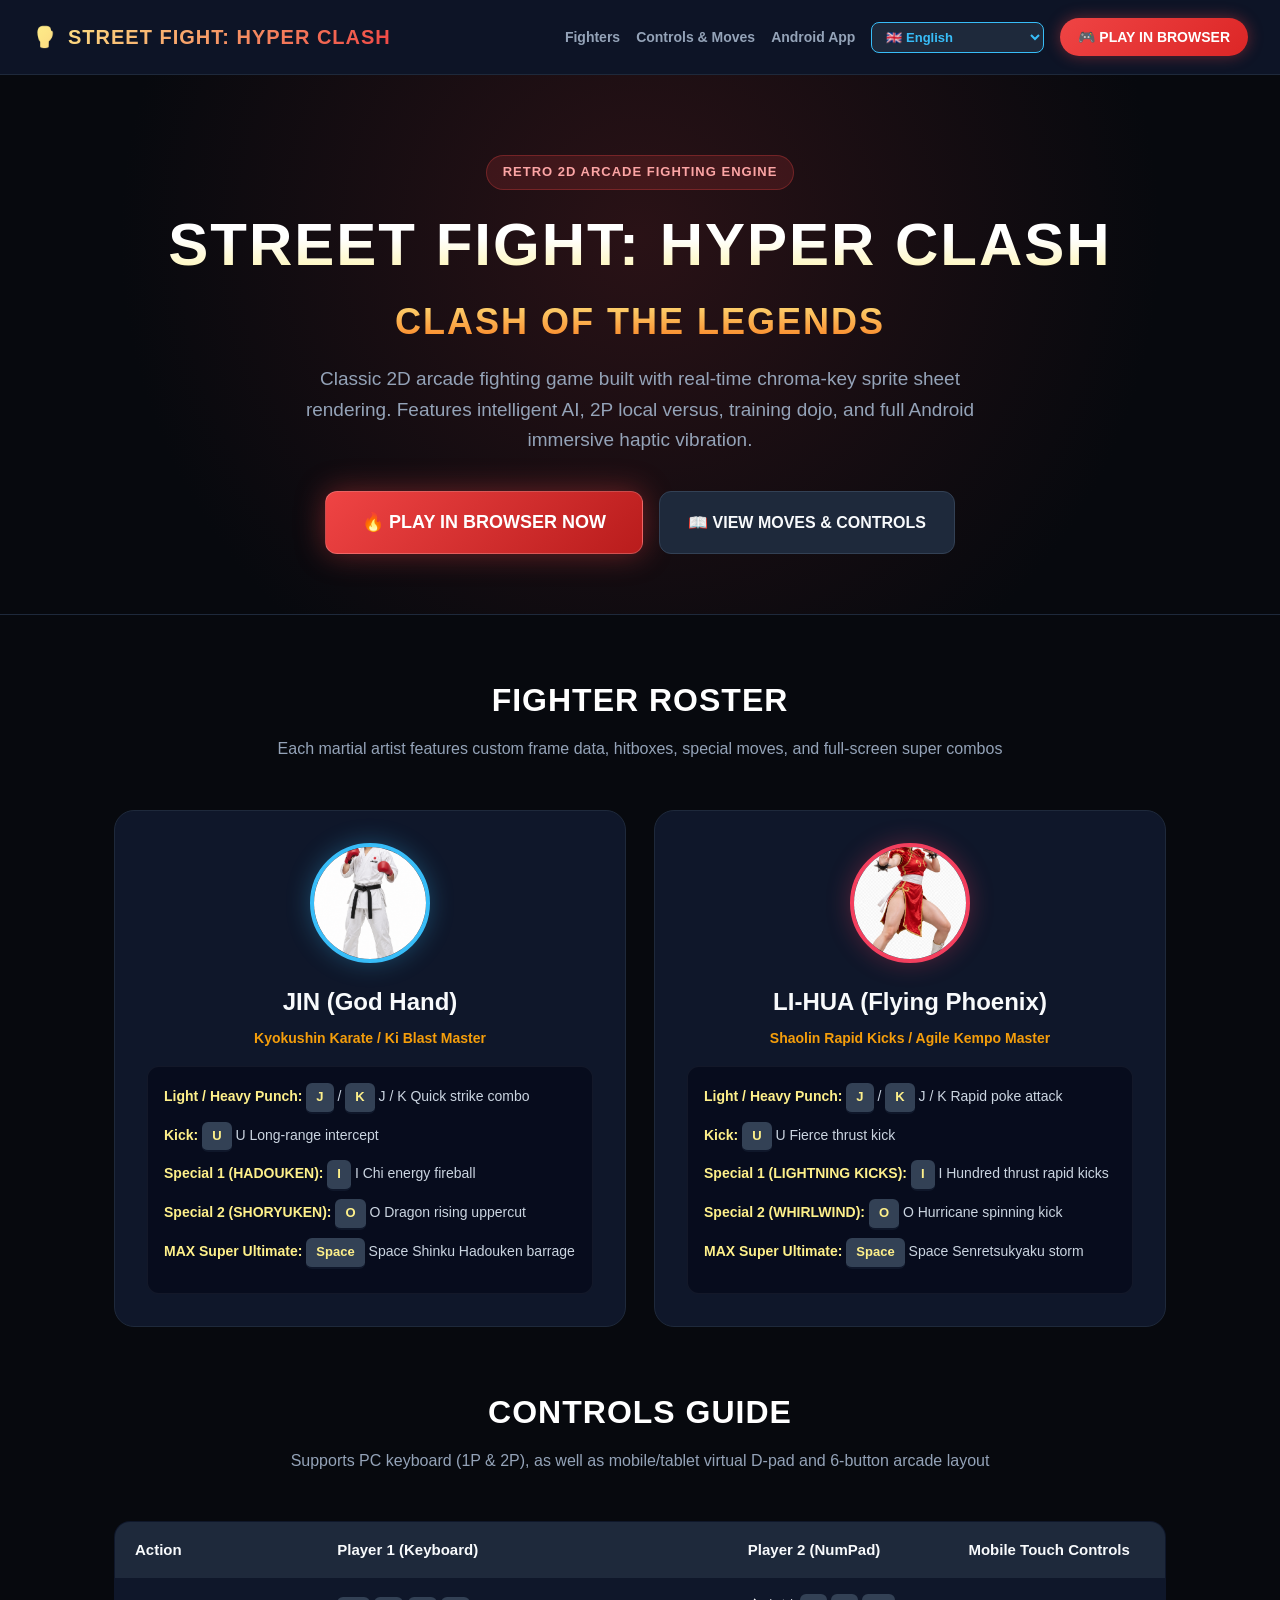
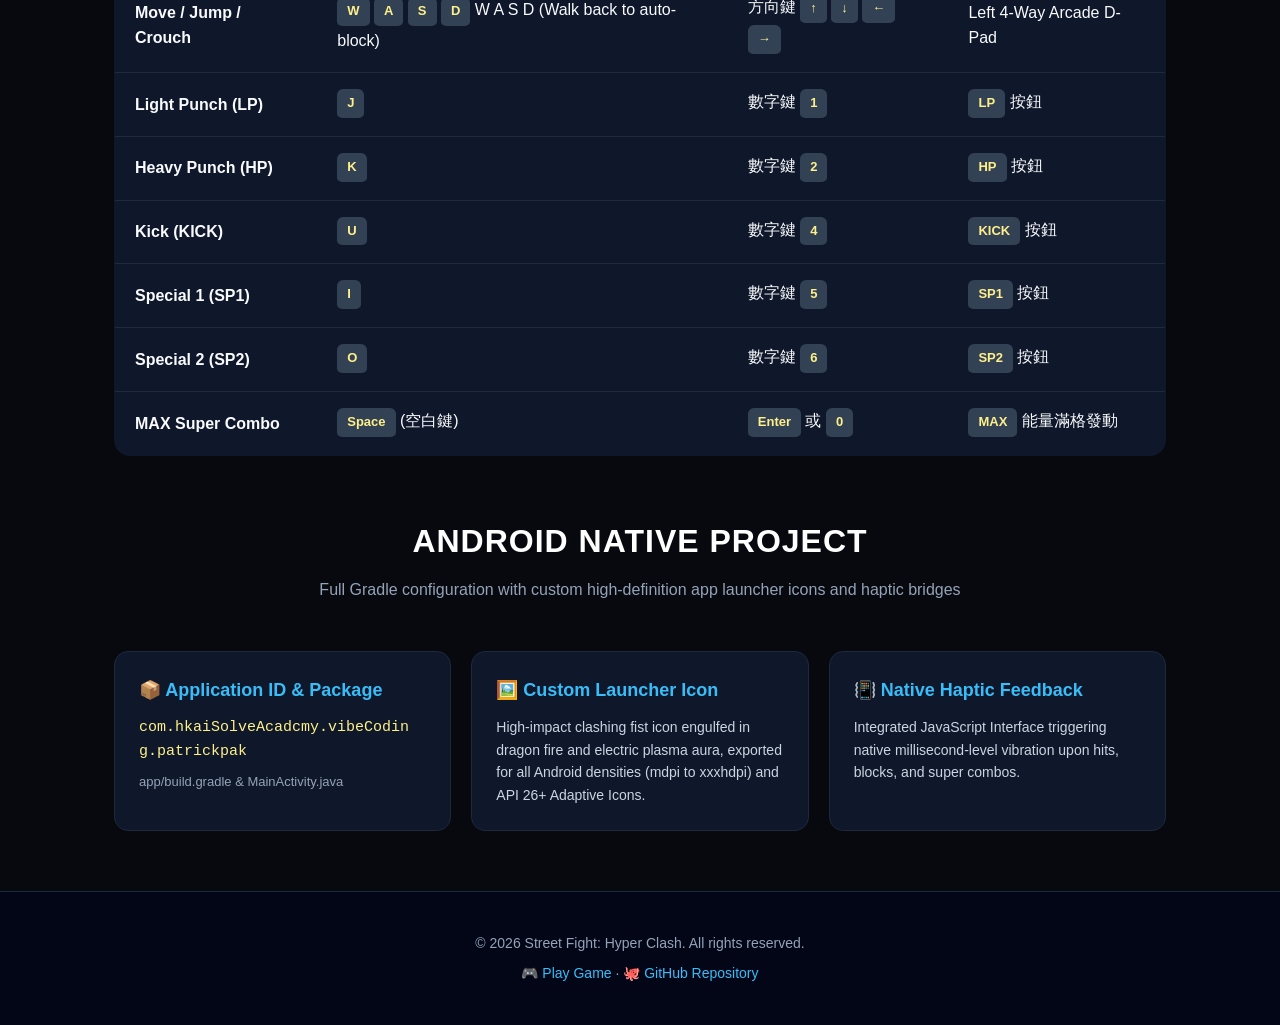
==== docs/index.html @ e69719ff "Expand multi-language support to 10 Asian languages (Traditional Chinese, Simplified Chinese, Japane" ====
<!DOCTYPE html>
<html lang="zh-HK">
<head>
    <meta charset="UTF-8">
    <meta name="viewport" content="width=device-width, initial-scale=1.0">
    <meta name="theme-color" content="#090d16">
    <title>Street Fight: Hyper Clash | 街頭對決·霸王再現 - 官方說明網站 Docs</title>
    <style>
        :root {
            --bg-dark: #07090e;
            --card-bg: #0f172a;
            --primary: #ef4444;
            --primary-glow: rgba(239, 68, 68, 0.4);
            --gold: #f59e0b;
            --cyan: #38bdf8;
            --text-main: #f8fafc;
            --text-muted: #94a3b8;
            --border-color: #1e293b;
        }

        * {
            margin: 0;
            padding: 0;
            box-sizing: border-box;
            font-family: -apple-system, BlinkMacSystemFont, "Segoe UI", Roboto, "Noto Sans TC", "PingFang TC", sans-serif;
        }

        body {
            background-color: var(--bg-dark);
            color: var(--text-main);
            line-height: 1.6;
            overflow-x: hidden;
        }

        /* Top Navigation */
        .navbar {
            display: flex;
            justify-content: space-between;
            align-items: center;
            padding: 18px 32px;
            background: rgba(15, 23, 42, 0.9);
            backdrop-filter: blur(12px);
            position: sticky;
            top: 0;
            z-index: 100;
            border-bottom: 1px solid var(--border-color);
        }

        .nav-logo {
            font-size: 20px;
            font-weight: 900;
            letter-spacing: 1px;
            background: linear-gradient(135deg, #fef08a, #ef4444);
            -webkit-background-clip: text;
            -webkit-text-fill-color: transparent;
            text-decoration: none;
            display: flex;
            align-items: center;
            gap: 10px;
        }

        .nav-links {
            display: flex;
            gap: 16px;
            align-items: center;
        }

        .nav-links a {
            color: var(--text-muted);
            text-decoration: none;
            font-size: 14px;
            font-weight: 600;
            transition: color 0.2s;
        }

        .nav-links a:hover {
            color: #fff;
        }

        .lang-picker {
            background: #1e293b;
            color: #38bdf8;
            border: 1px solid #38bdf8;
            border-radius: 8px;
            padding: 6px 10px;
            font-size: 13px;
            font-weight: 700;
            outline: none;
            cursor: pointer;
        }

        .btn-play-nav {
            background: linear-gradient(135deg, #ef4444, #dc2626);
            color: #fff !important;
            padding: 8px 18px;
            border-radius: 999px;
            font-weight: 700 !important;
            box-shadow: 0 0 15px var(--primary-glow);
            transition: transform 0.2s, box-shadow 0.2s !important;
        }

        .btn-play-nav:hover {
            transform: scale(1.05);
            box-shadow: 0 0 25px rgba(239, 68, 68, 0.7);
        }

        /* Hero Section */
        .hero {
            position: relative;
            padding: 80px 24px 60px;
            text-align: center;
            background: radial-gradient(circle at 50% 30%, rgba(239, 68, 68, 0.15) 0%, rgba(7, 9, 14, 0.95) 70%);
            border-bottom: 1px solid var(--border-color);
        }

        .hero-badge {
            display: inline-block;
            padding: 6px 16px;
            background: rgba(239, 68, 68, 0.15);
            border: 1px solid rgba(239, 68, 68, 0.3);
            border-radius: 999px;
            color: #fca5a5;
            font-size: 13px;
            font-weight: 700;
            letter-spacing: 1px;
            margin-bottom: 20px;
        }

        .hero h1 {
            font-size: clamp(34px, 5.5vw, 60px);
            font-weight: 900;
            line-height: 1.15;
            letter-spacing: 2px;
            text-transform: uppercase;
            background: linear-gradient(180deg, #ffffff 20%, #fef08a 60%, #f97316 100%);
            -webkit-background-clip: text;
            -webkit-text-fill-color: transparent;
            margin-bottom: 16px;
        }

        .hero p {
            max-width: 680px;
            margin: 0 auto 36px;
            color: var(--text-muted);
            font-size: clamp(16px, 2vw, 19px);
        }

        .hero-actions {
            display: flex;
            justify-content: center;
            gap: 16px;
            flex-wrap: wrap;
        }

        .btn-cta-main {
            display: inline-flex;
            align-items: center;
            gap: 10px;
            padding: 16px 36px;
            font-size: 18px;
            font-weight: 900;
            color: #fff;
            background: linear-gradient(135deg, #ef4444, #b91c1c);
            border-radius: 12px;
            text-decoration: none;
            box-shadow: 0 0 30px var(--primary-glow);
            transition: all 0.25s ease;
            border: 1px solid rgba(255, 255, 255, 0.2);
        }

        .btn-cta-main:hover {
            transform: translateY(-2px) scale(1.03);
            box-shadow: 0 0 45px rgba(239, 68, 68, 0.7);
        }

        .btn-cta-sub {
            display: inline-flex;
            align-items: center;
            gap: 8px;
            padding: 16px 28px;
            font-size: 16px;
            font-weight: 700;
            color: var(--text-main);
            background: #1e293b;
            border-radius: 12px;
            text-decoration: none;
            border: 1px solid #334155;
            transition: all 0.2s ease;
        }

        .btn-cta-sub:hover {
            background: #334155;
            color: #fff;
        }

        /* Container & Sections */
        .container {
            max-width: 1100px;
            margin: 0 auto;
            padding: 60px 24px;
        }

        .section-title {
            text-align: center;
            margin-bottom: 48px;
        }

        .section-title h2 {
            font-size: 32px;
            font-weight: 900;
            letter-spacing: 1px;
            margin-bottom: 10px;
            color: #fff;
        }

        .section-title p {
            color: var(--text-muted);
            font-size: 16px;
        }

        /* Character Cards */
        .fighters-grid {
            display: grid;
            grid-template-columns: repeat(auto-fit, minmax(320px, 1fr));
            gap: 28px;
            margin-bottom: 60px;
        }

        .fighter-card {
            background: var(--card-bg);
            border: 1px solid var(--border-color);
            border-radius: 20px;
            padding: 32px;
            display: flex;
            flex-direction: column;
            align-items: center;
            text-align: center;
            position: relative;
            overflow: hidden;
            transition: transform 0.3s, border-color 0.3s;
        }

        .fighter-card:hover {
            transform: translateY(-5px);
            border-color: rgba(239, 68, 68, 0.5);
        }

        .fighter-avatar {
            width: 120px;
            height: 120px;
            border-radius: 50%;
            border: 4px solid #334155;
            box-shadow: 0 0 20px rgba(0,0,0,0.5);
            margin-bottom: 20px;
            object-fit: cover;
            background: #020617;
        }

        .fighter-card.jin .fighter-avatar {
            border-color: #38bdf8;
            box-shadow: 0 0 25px rgba(56, 189, 248, 0.3);
        }

        .fighter-card.lihua .fighter-avatar {
            border-color: #f43f5e;
            box-shadow: 0 0 25px rgba(244, 63, 94, 0.3);
        }

        .fighter-name {
            font-size: 24px;
            font-weight: 900;
            margin-bottom: 6px;
        }

        .fighter-tag {
            font-size: 14px;
            color: var(--gold);
            font-weight: 700;
            margin-bottom: 16px;
        }

        .moves-box {
            width: 100%;
            background: rgba(2, 6, 23, 0.6);
            border-radius: 12px;
            padding: 16px;
            text-align: left;
            font-size: 14px;
            border: 1px solid rgba(255, 255, 255, 0.05);
        }

        .moves-box div {
            margin-bottom: 8px;
            color: #cbd5e1;
        }

        .moves-box strong {
            color: #fef08a;
        }

        /* Controls Section */
        .controls-table {
            width: 100%;
            border-collapse: collapse;
            background: var(--card-bg);
            border-radius: 16px;
            overflow: hidden;
            border: 1px solid var(--border-color);
            margin-bottom: 40px;
        }

        .controls-table th, .controls-table td {
            padding: 16px 20px;
            text-align: left;
        }

        .controls-table th {
            background: #1e293b;
            color: #f8fafc;
            font-size: 15px;
            font-weight: 800;
        }

        .controls-table tr:not(:last-child) td {
            border-bottom: 1px solid var(--border-color);
        }

        .key-badge {
            display: inline-block;
            padding: 4px 10px;
            background: #334155;
            border-radius: 6px;
            border-bottom: 2px solid #0f172a;
            color: #fef08a;
            font-weight: 800;
            font-size: 13px;
        }

        /* App Info & Links */
        .info-grid {
            display: grid;
            grid-template-columns: repeat(auto-fit, minmax(280px, 1fr));
            gap: 20px;
            margin-top: 40px;
        }

        .info-card {
            background: var(--card-bg);
            border: 1px solid var(--border-color);
            border-radius: 14px;
            padding: 24px;
        }

        .info-card h3 {
            font-size: 18px;
            font-weight: 800;
            margin-bottom: 12px;
            color: var(--cyan);
            display: flex;
            align-items: center;
            gap: 8px;
        }

        /* Footer */
        footer {
            border-top: 1px solid var(--border-color);
            padding: 40px 24px;
            text-align: center;
            color: var(--text-muted);
            font-size: 14px;
            background: #020617;
        }

        footer a {
            color: var(--cyan);
            text-decoration: none;
        }
    </style>
</head>
<body>

    <!-- TOP NAVIGATION -->
    <header class="navbar">
        <a href="./" class="nav-logo">
            <span>🥊</span> STREET FIGHT: HYPER CLASH
        </a>
        <nav class="nav-links">
            <a href="#fighters" data-i18n="navFighters">格鬥家</a>
            <a href="#controls" data-i18n="navControls">招式按鍵</a>
            <a href="#android" data-i18n="navAndroid">Android App</a>
            
            <select id="docsLangSelect" class="lang-picker" onchange="setDocsLanguage(this.value)">
                <option value="en">🇬🇧 English</option>
                <option value="zh-Hant" selected>🇭🇰 繁體中文</option>
                <option value="zh-Hans">🇨🇳 简体中文</option>
                <option value="ja">🇯🇵 日本語</option>
                <option value="ko">🇰🇷 한국어</option>
                <option value="th">🇹🇭 ไทย</option>
                <option value="vi">🇻🇳 Tiếng Việt</option>
                <option value="id">🇮🇩 Bahasa Indonesia</option>
                <option value="ms">🇲🇾 Bahasa Melayu</option>
                <option value="fil">🇵🇭 Filipino</option>
                <option value="hi">🇮🇳 हिन्दी</option>
            </select>

            <a href="play/" class="btn-play-nav" data-i18n="btnPlayNav">🎮 瀏覽器試玩 PLAY</a>
        </nav>
    </header>

    <!-- HERO HEADER -->
    <section class="hero">
        <div class="hero-badge" data-i18n="badge">RETRO 2D ARCADE FIGHTING ENGINE</div>
        <h1><span data-i18n="heroTitle">STREET FIGHT: HYPER CLASH</span><br><span style="font-size: 60%; color: #f87171;" data-i18n="heroSub">街頭對決 · 霸王再現</span></h1>
        <p data-i18n="heroDesc">基於精靈圖動態去背渲染技術打造的極限街機格鬥！支援單人街機 AI、雙人同屏對決、道場練習模式與 Android 原生沉浸式震動。</p>
        <div class="hero-actions">
            <a href="play/" class="btn-cta-main" data-i18n="btnHeroPlay">
                <span>🔥</span>
                <span>立即進入遊戲 PLAY IN BROWSER</span>
            </a>
            <a href="#controls" class="btn-cta-sub" data-i18n="btnHeroManual">
                <span>📖</span>
                <span>查閱招式表 & 操作指南</span>
            </a>
        </div>
    </section>

    <!-- MAIN CONTENT -->
    <main class="container">

        <!-- FIGHTERS SECTION -->
        <section id="fighters" style="margin-bottom: 60px;">
            <div class="section-title">
                <h2 data-i18n="fightersHeading">格鬥家陣容 (FIGHTERS)</h2>
                <p data-i18n="fightersSub">每位角色擁有專屬動作幀數、獨立打擊判定與全螢幕超必殺技</p>
            </div>

            <div class="fighters-grid">
                <!-- JIN -->
                <div class="fighter-card jin">
                    <img src="assets/portrait_jin.png" alt="Jin Avatar" class="fighter-avatar">
                    <div class="fighter-name" data-i18n="jinTitle">JIN (神拳·晉)</div>
                    <div class="fighter-tag" data-i18n="jinTag">極限流剛猛空手道 / 氣功大師</div>
                    <div class="moves-box">
                        <div><strong data-i18n="jinPunches">輕拳 / 重拳：</strong> <span class="key-badge">J</span> / <span class="key-badge">K</span> <span data-i18n="jinPunchesDesc">快攻突刺</span></div>
                        <div><strong data-i18n="jinKick">踢擊：</strong> <span class="key-badge">U</span> <span data-i18n="jinKickDesc">遠程截擊</span></div>
                        <div><strong data-i18n="jinSp1">必殺技 1 (HADOUKEN)：</strong> <span class="key-badge">I</span> <span data-i18n="jinSp1Desc">波動氣功</span></div>
                        <div><strong data-i18n="jinSp2">必殺技 2 (SHORYUKEN)：</strong> <span class="key-badge">O</span> <span data-i18n="jinSp2Desc">霸王昇龍拳</span></div>
                        <div><strong data-i18n="jinSuper">終極超必殺：</strong> <span class="key-badge">Space</span> <span data-i18n="jinSuperDesc">真空波動拳連打</span></div>
                    </div>
                </div>

                <!-- LI-HUA -->
                <div class="fighter-card lihua">
                    <img src="assets/portrait_lihua.png" alt="Li-Hua Avatar" class="fighter-avatar">
                    <div class="fighter-name" data-i18n="liTitle">LI-HUA (飛鳳·麗華)</div>
                    <div class="fighter-tag" data-i18n="liTag">少林百裂腿法 / 迅捷格鬥宗師</div>
                    <div class="moves-box">
                        <div><strong data-i18n="liPunches">輕拳 / 重拳：</strong> <span class="key-badge">J</span> / <span class="key-badge">K</span> <span data-i18n="liPunchesDesc">快速牽制</span></div>
                        <div><strong data-i18n="liKick">連環踢：</strong> <span class="key-badge">U</span> <span data-i18n="liKickDesc">剛猛強踢</span></div>
                        <div><strong data-i18n="liSp1">必殺技 1 (LIGHTNING KICKS)：</strong> <span class="key-badge">I</span> <span data-i18n="liSp1Desc">百裂穿雲腳</span></div>
                        <div><strong data-i18n="liSp2">必殺技 2 (WHIRLWIND)：</strong> <span class="key-badge">O</span> <span data-i18n="liSp2Desc">旋風無影腿</span></div>
                        <div><strong data-i18n="liSuper">終極超必殺：</strong> <span class="key-badge">Space</span> <span data-i18n="liSuperDesc">千裂烈風霸奧義</span></div>
                    </div>
                </div>
            </div>
        </section>

        <!-- CONTROLS SECTION -->
        <section id="controls" style="margin-bottom: 60px;">
            <div class="section-title">
                <h2 data-i18n="controlsHeading">操作指南 (CONTROLS GUIDE)</h2>
                <p data-i18n="controlsSub">支援電腦鍵盤單人/雙人操作、手機與平板觸控十字鍵</p>
            </div>

            <table class="controls-table">
                <thead>
                    <tr>
                        <th data-i18n="thAction">動作類型</th>
                        <th data-i18n="thP1">Player 1 (電腦鍵盤)</th>
                        <th data-i18n="thP2">Player 2 (雙人模式小鍵盤)</th>
                        <th data-i18n="thMobile">手機 / 觸控介面</th>
                    </tr>
                </thead>
                <tbody>
                    <tr>
                        <td><strong data-i18n="rowMove">移動 / 跳躍 / 蹲下</strong></td>
                        <td><span class="key-badge">W</span> <span class="key-badge">A</span> <span class="key-badge">S</span> <span class="key-badge">D</span> <span data-i18n="rowMoveP1">(向後走自動防禦)</span></td>
                        <td>方向鍵 <span class="key-badge">↑</span> <span class="key-badge">↓</span> <span class="key-badge">←</span> <span class="key-badge">→</span></td>
                        <td data-i18n="rowMoveMobile">左側街機 4 方向十字鍵</td>
                    </tr>
                    <tr>
                        <td><strong data-i18n="rowLP">輕拳 (Light Punch)</strong></td>
                        <td><span class="key-badge">J</span></td>
                        <td>數字鍵 <span class="key-badge">1</span></td>
                        <td><span class="key-badge">LP</span> 按鈕</td>
                    </tr>
                    <tr>
                        <td><strong data-i18n="rowHP">重拳 (Heavy Punch)</strong></td>
                        <td><span class="key-badge">K</span></td>
                        <td>數字鍵 <span class="key-badge">2</span></td>
                        <td><span class="key-badge">HP</span> 按鈕</td>
                    </tr>
                    <tr>
                        <td><strong data-i18n="rowKick">踢擊 (Kick)</strong></td>
                        <td><span class="key-badge">U</span></td>
                        <td>數字鍵 <span class="key-badge">4</span></td>
                        <td><span class="key-badge">KICK</span> 按鈕</td>
                    </tr>
                    <tr>
                        <td><strong data-i18n="rowSp1">必殺技 1 (Special 1)</strong></td>
                        <td><span class="key-badge">I</span></td>
                        <td>數字鍵 <span class="key-badge">5</span></td>
                        <td><span class="key-badge">SP1</span> 按鈕</td>
                    </tr>
                    <tr>
                        <td><strong data-i18n="rowSp2">必殺技 2 (Special 2)</strong></td>
                        <td><span class="key-badge">O</span></td>
                        <td>數字鍵 <span class="key-badge">6</span></td>
                        <td><span class="key-badge">SP2</span> 按鈕</td>
                    </tr>
                    <tr>
                        <td><strong data-i18n="rowSuper">超必殺奧義 (MAX SUPER)</strong></td>
                        <td><span class="key-badge">Space</span> (空白鍵)</td>
                        <td><span class="key-badge">Enter</span> 或 <span class="key-badge">0</span></td>
                        <td><span class="key-badge">MAX</span> 能量滿格發動</td>
                    </tr>
                </tbody>
            </table>
        </section>

        <!-- ANDROID APP SECTION -->
        <section id="android">
            <div class="section-title">
                <h2 data-i18n="androidHeading">ANDROID 原生專案資訊</h2>
                <p data-i18n="androidSub">具備完整 Gradle 建置配置與高畫質專屬圖示</p>
            </div>

            <div class="info-grid">
                <div class="info-card">
                    <h3 data-i18n="appIdTitle">📦 Application ID & Package</h3>
                    <p style="font-family: monospace; font-size: 15px; color: #fef08a; word-break: break-all; margin-top: 8px;">
                        com.hkaiSolveAcadcmy.vibeCoding.patrickpak
                    </p>
                    <p style="color: var(--text-muted); font-size: 13px; margin-top: 8px;">
                        app/build.gradle & MainActivity.java
                    </p>
                </div>

                <div class="info-card">
                    <h3 data-i18n="appIconTitle">🖼️ 應用程式專屬圖示 (App Icon)</h3>
                    <p data-i18n="appIconDesc" style="color: #cbd5e1; font-size: 14px; margin-top: 6px;">
                        配備烈焰與蒼藍雷芒的「格鬥戰拳」圖示，已完整生成適配全系列 Android 機型 (mdpi 至 xxxhdpi 及 Android 8.0+ Adaptive Icons)。
                    </p>
                </div>

                <div class="info-card">
                    <h3 data-i18n="hapticTitle">📳 原生硬體橋接 (Haptics)</h3>
                    <p data-i18n="hapticDesc" style="color: #cbd5e1; font-size: 14px; margin-top: 6px;">
                        內建 JavaScript Interface，打擊擊中、重擊反彈與超必殺釋放均觸發 Android 原生毫秒級震動反饋。
                    </p>
                </div>
            </div>
        </section>

    </main>

    <!-- FOOTER -->
    <footer>
        <p data-i18n="footerText">© 2026 <strong>Street Fight: Hyper Clash</strong>. 街頭對決·霸王再現.</p>
        <p style="margin-top: 8px;">
            <a href="play/" data-i18n="footerPlay">🎮 進入瀏覽器遊玩</a> · 
            <a href="https://github.com/pppp20250712/street-fight" target="_blank" data-i18n="footerGithub">🐙 GitHub 專案倉庫</a>
        </p>
    </footer>

    <script src="js/docs_i18n.js"></script>
</body>
</html>
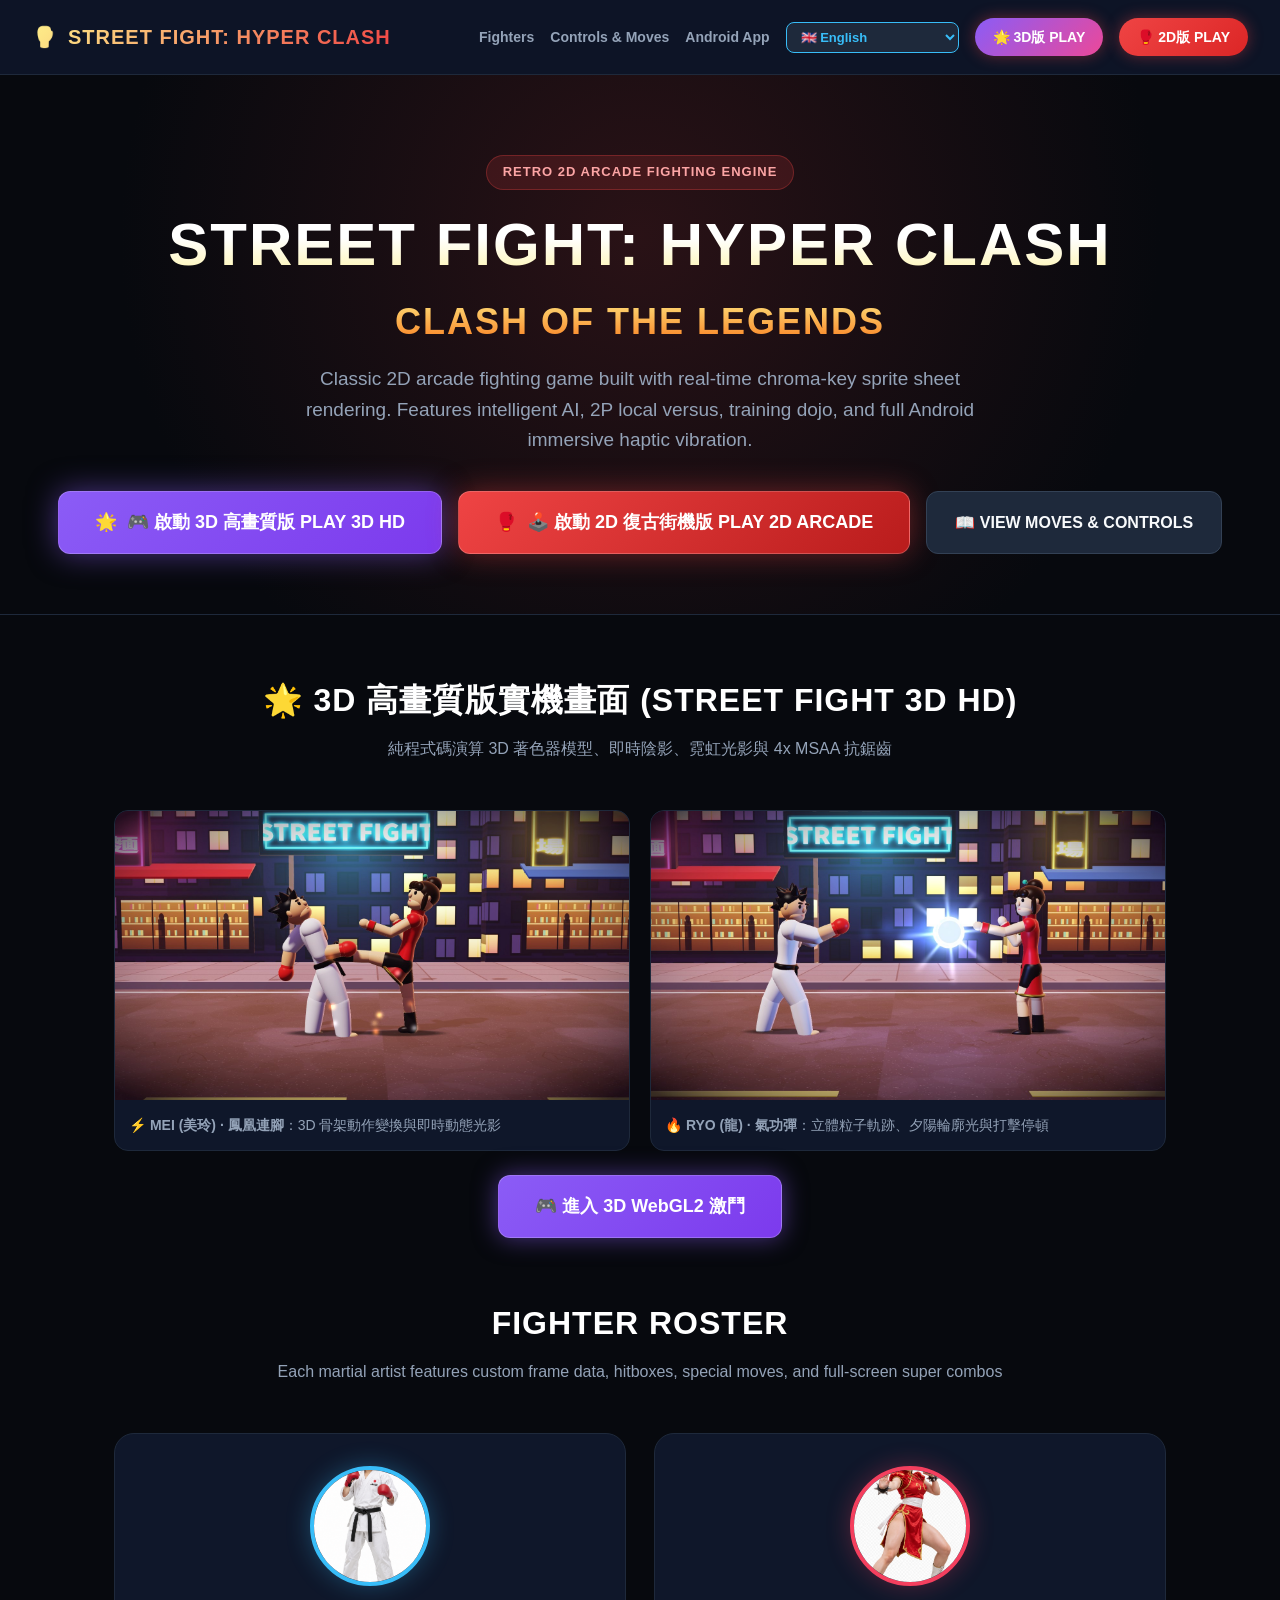
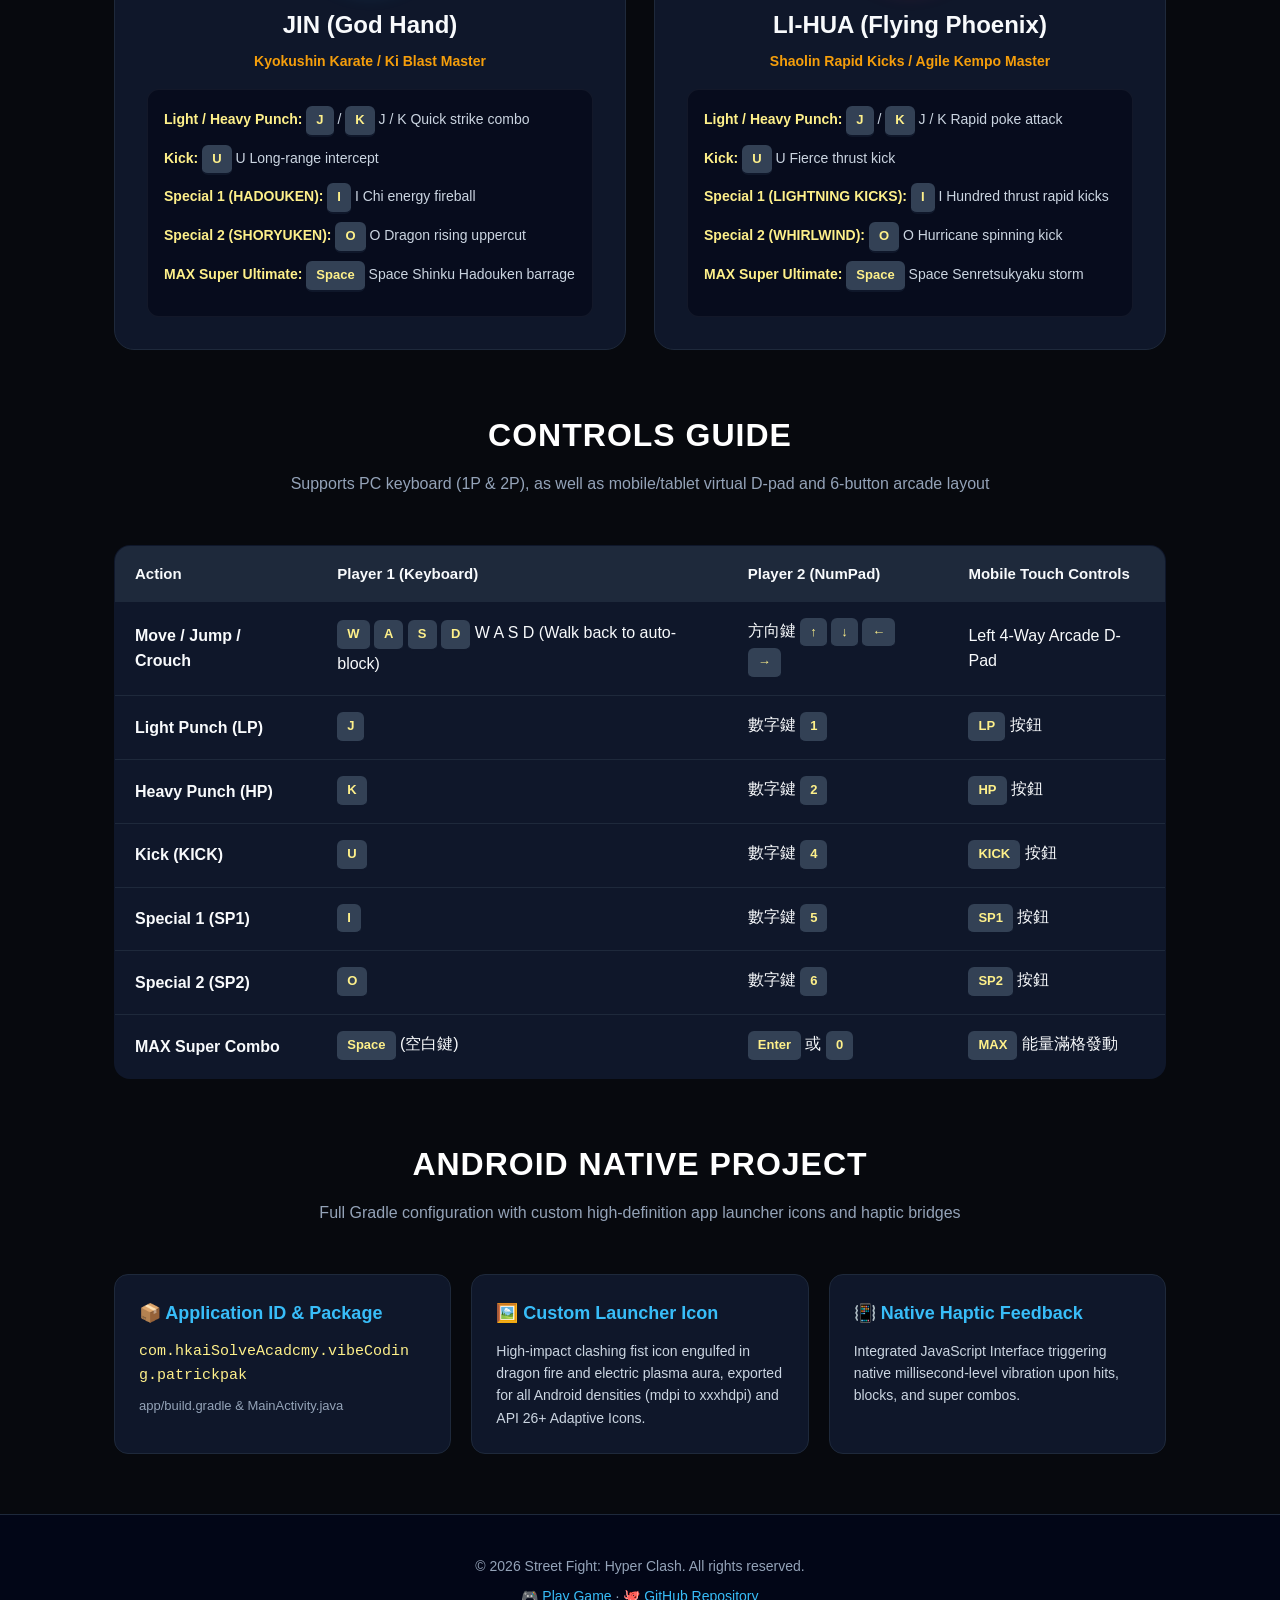
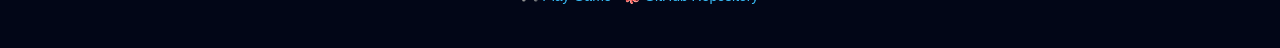
==== commit 7a920504: "Deploy Street Fight 3D HD (WebGL2 renderer) alongside 2D Arcade with mutual switching" ====
--- a/docs/index.html
+++ b/docs/index.html
@@ -403,7 +403,8 @@
                 <option value="hi">🇮🇳 हिन्दी</option>
             </select>
 
-            <a href="play/" class="btn-play-nav" data-i18n="btnPlayNav">🎮 瀏覽器試玩 PLAY</a>
+            <a href="play/" class="btn-play-nav" style="background: linear-gradient(135deg, #8b5cf6, #ec4899);">🌟 3D版 PLAY</a>
+            <a href="play2d/" class="btn-play-nav">🥊 2D版 PLAY</a>
         </nav>
     </header>
 
@@ -413,9 +414,13 @@
         <h1><span data-i18n="heroTitle">STREET FIGHT: HYPER CLASH</span><br><span style="font-size: 60%; color: #f87171;" data-i18n="heroSub">街頭對決 · 霸王再現</span></h1>
         <p data-i18n="heroDesc">基於精靈圖動態去背渲染技術打造的極限街機格鬥！支援單人街機 AI、雙人同屏對決、道場練習模式與 Android 原生沉浸式震動。</p>
         <div class="hero-actions">
-            <a href="play/" class="btn-cta-main" data-i18n="btnHeroPlay">
-                <span>🔥</span>
-                <span>立即進入遊戲 PLAY IN BROWSER</span>
+            <a href="play/" class="btn-cta-main" style="background: linear-gradient(135deg, #8b5cf6, #7c3aed); box-shadow: 0 0 30px rgba(139, 92, 246, 0.5);">
+                <span>🌟</span>
+                <span>🎮 啟動 3D 高畫質版 PLAY 3D HD</span>
+            </a>
+            <a href="play2d/" class="btn-cta-main" style="background: linear-gradient(135deg, #ef4444, #b91c1c);">
+                <span>🥊</span>
+                <span>🕹️ 啟動 2D 復古街機版 PLAY 2D ARCADE</span>
             </a>
             <a href="#controls" class="btn-cta-sub" data-i18n="btnHeroManual">
                 <span>📖</span>
@@ -426,6 +431,33 @@
 
     <!-- MAIN CONTENT -->
     <main class="container">
+
+        <!-- 3D VERSION SHOWCASE -->
+        <section id="version3d" style="margin-bottom: 60px;">
+            <div class="section-title">
+                <h2>🌟 3D 高畫質版實機畫面 (STREET FIGHT 3D HD)</h2>
+                <p>純程式碼演算 3D 著色器模型、即時陰影、霓虹光影與 4x MSAA 抗鋸齒</p>
+            </div>
+            <div style="display: grid; grid-template-columns: repeat(auto-fit, minmax(320px, 1fr)); gap: 20px;">
+                <div style="border-radius: 14px; overflow: hidden; border: 1px solid var(--border-color); background: var(--card-bg);">
+                    <img src="img/3d-phoenix.jpg" alt="3D Phoenix Kick" style="width: 100%; height: auto; display: block;">
+                    <div style="padding: 14px; font-size: 14px; color: var(--text-muted);">
+                        ⚡ <strong>MEI (美玲) · 鳳凰連腳</strong>：3D 骨架動作變換與即時動態光影
+                    </div>
+                </div>
+                <div style="border-radius: 14px; overflow: hidden; border: 1px solid var(--border-color); background: var(--card-bg);">
+                    <img src="img/3d-kiblast.jpg" alt="3D Ki Blast" style="width: 100%; height: auto; display: block;">
+                    <div style="padding: 14px; font-size: 14px; color: var(--text-muted);">
+                        🔥 <strong>RYO (龍) · 氣功彈</strong>：立體粒子軌跡、夕陽輪廓光與打擊停頓
+                    </div>
+                </div>
+            </div>
+            <div style="text-align: center; margin-top: 24px;">
+                <a href="play/" class="btn-cta-main" style="background: linear-gradient(135deg, #8b5cf6, #7c3aed); box-shadow: 0 0 25px rgba(139, 92, 246, 0.5);">
+                    <span>🎮 進入 3D WebGL2 激鬥</span>
+                </a>
+            </div>
+        </section>
 
         <!-- FIGHTERS SECTION -->
         <section id="fighters" style="margin-bottom: 60px;">
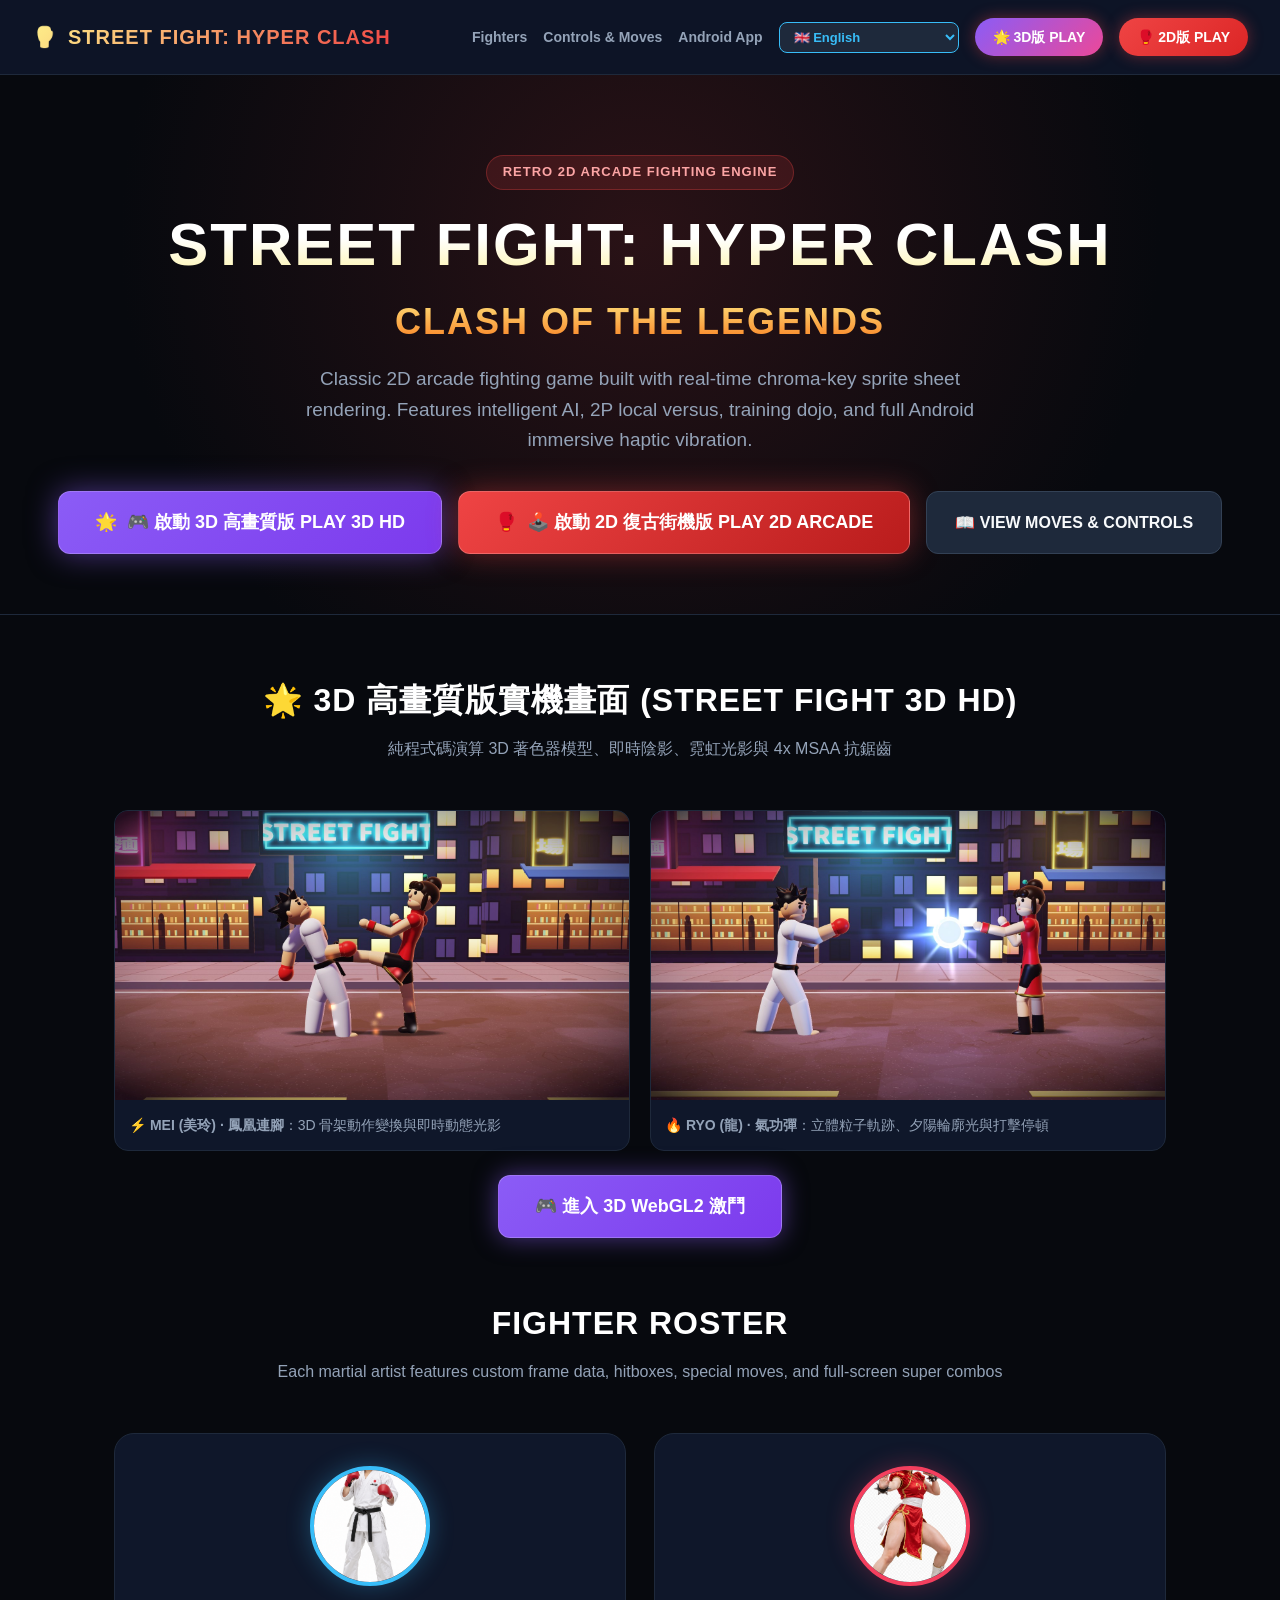
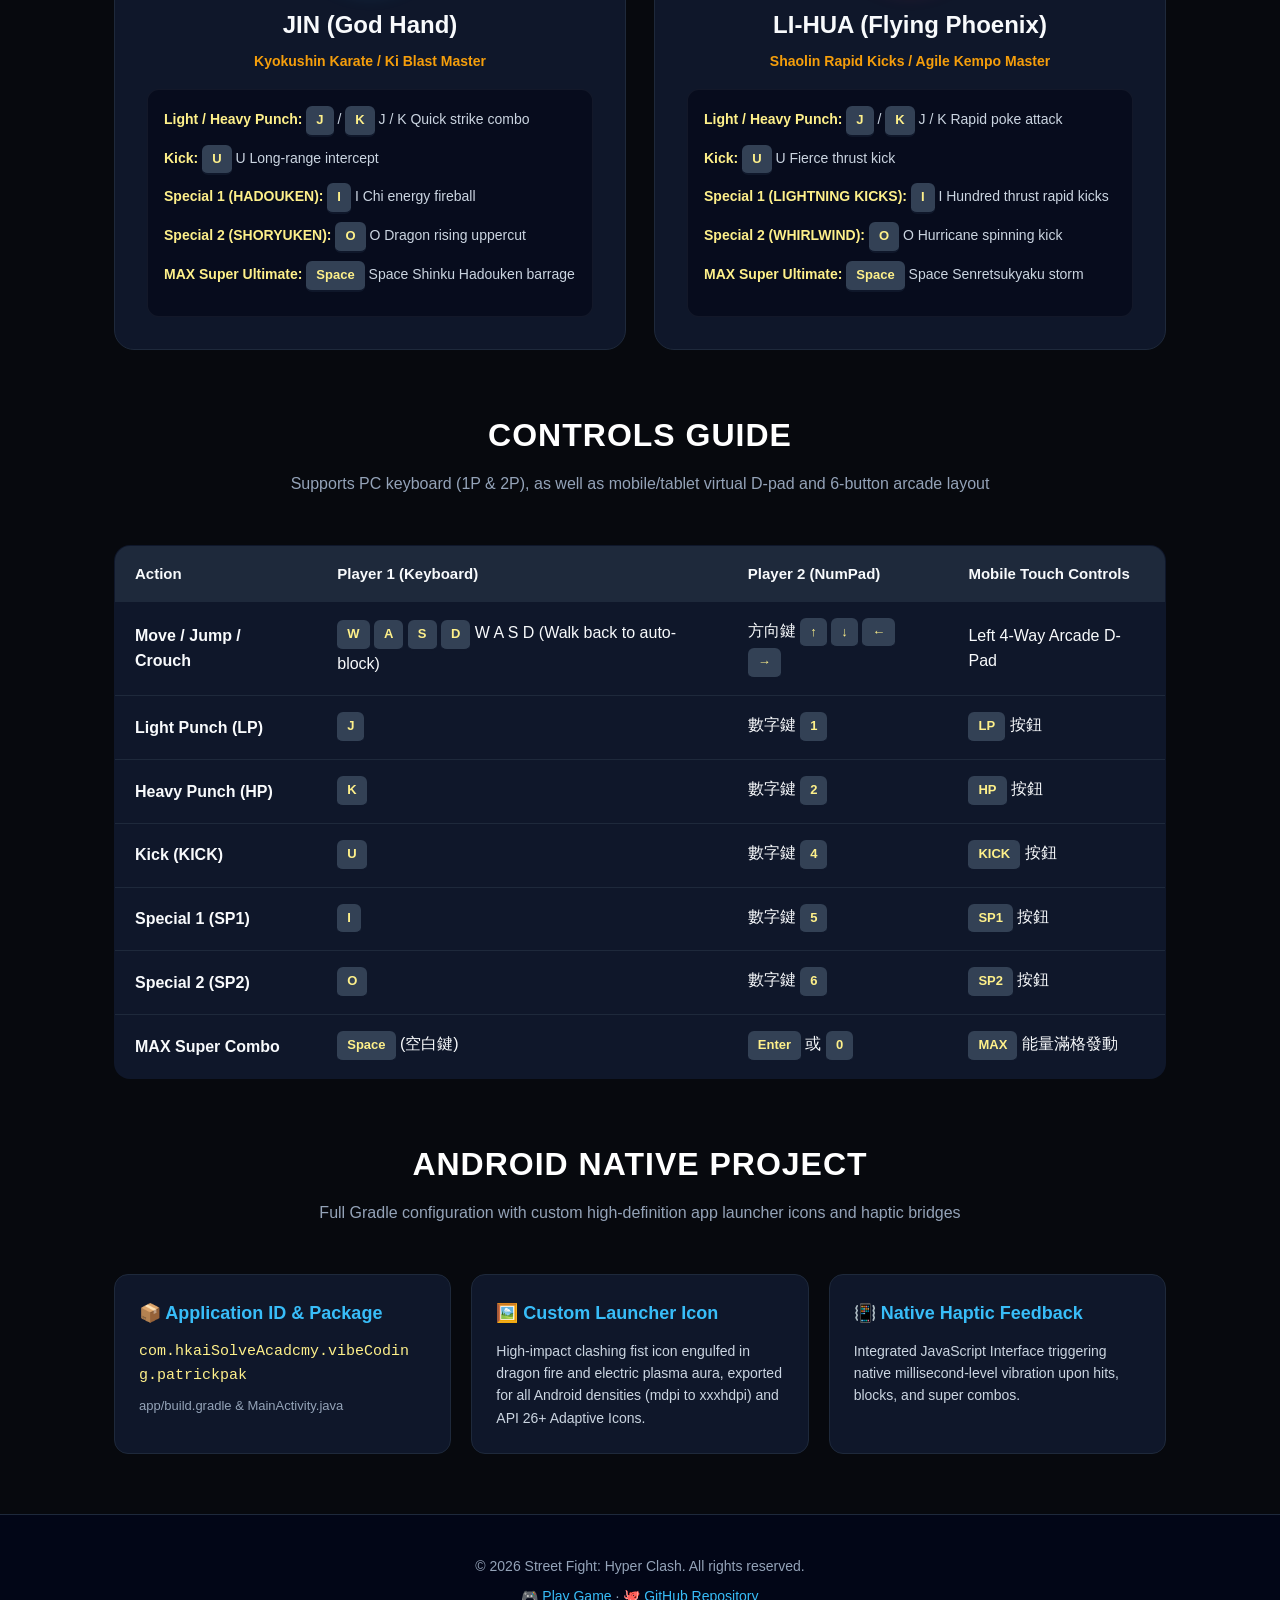
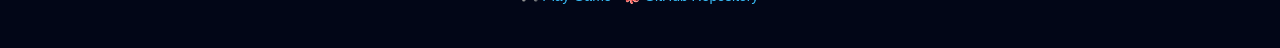
==== commit 297a7e86: "Update Traditional Chinese display from HK to TW/HK 繁體中文 across app and web" ====
--- a/docs/index.html
+++ b/docs/index.html
@@ -391,7 +391,7 @@
             
             <select id="docsLangSelect" class="lang-picker" onchange="setDocsLanguage(this.value)">
                 <option value="en">🇬🇧 English</option>
-                <option value="zh-Hant" selected>🇭🇰 繁體中文</option>
+                <option value="zh-Hant" selected>🇹🇼/🇭🇰 TW/HK 繁體中文</option>
                 <option value="zh-Hans">🇨🇳 简体中文</option>
                 <option value="ja">🇯🇵 日本語</option>
                 <option value="ko">🇰🇷 한국어</option>
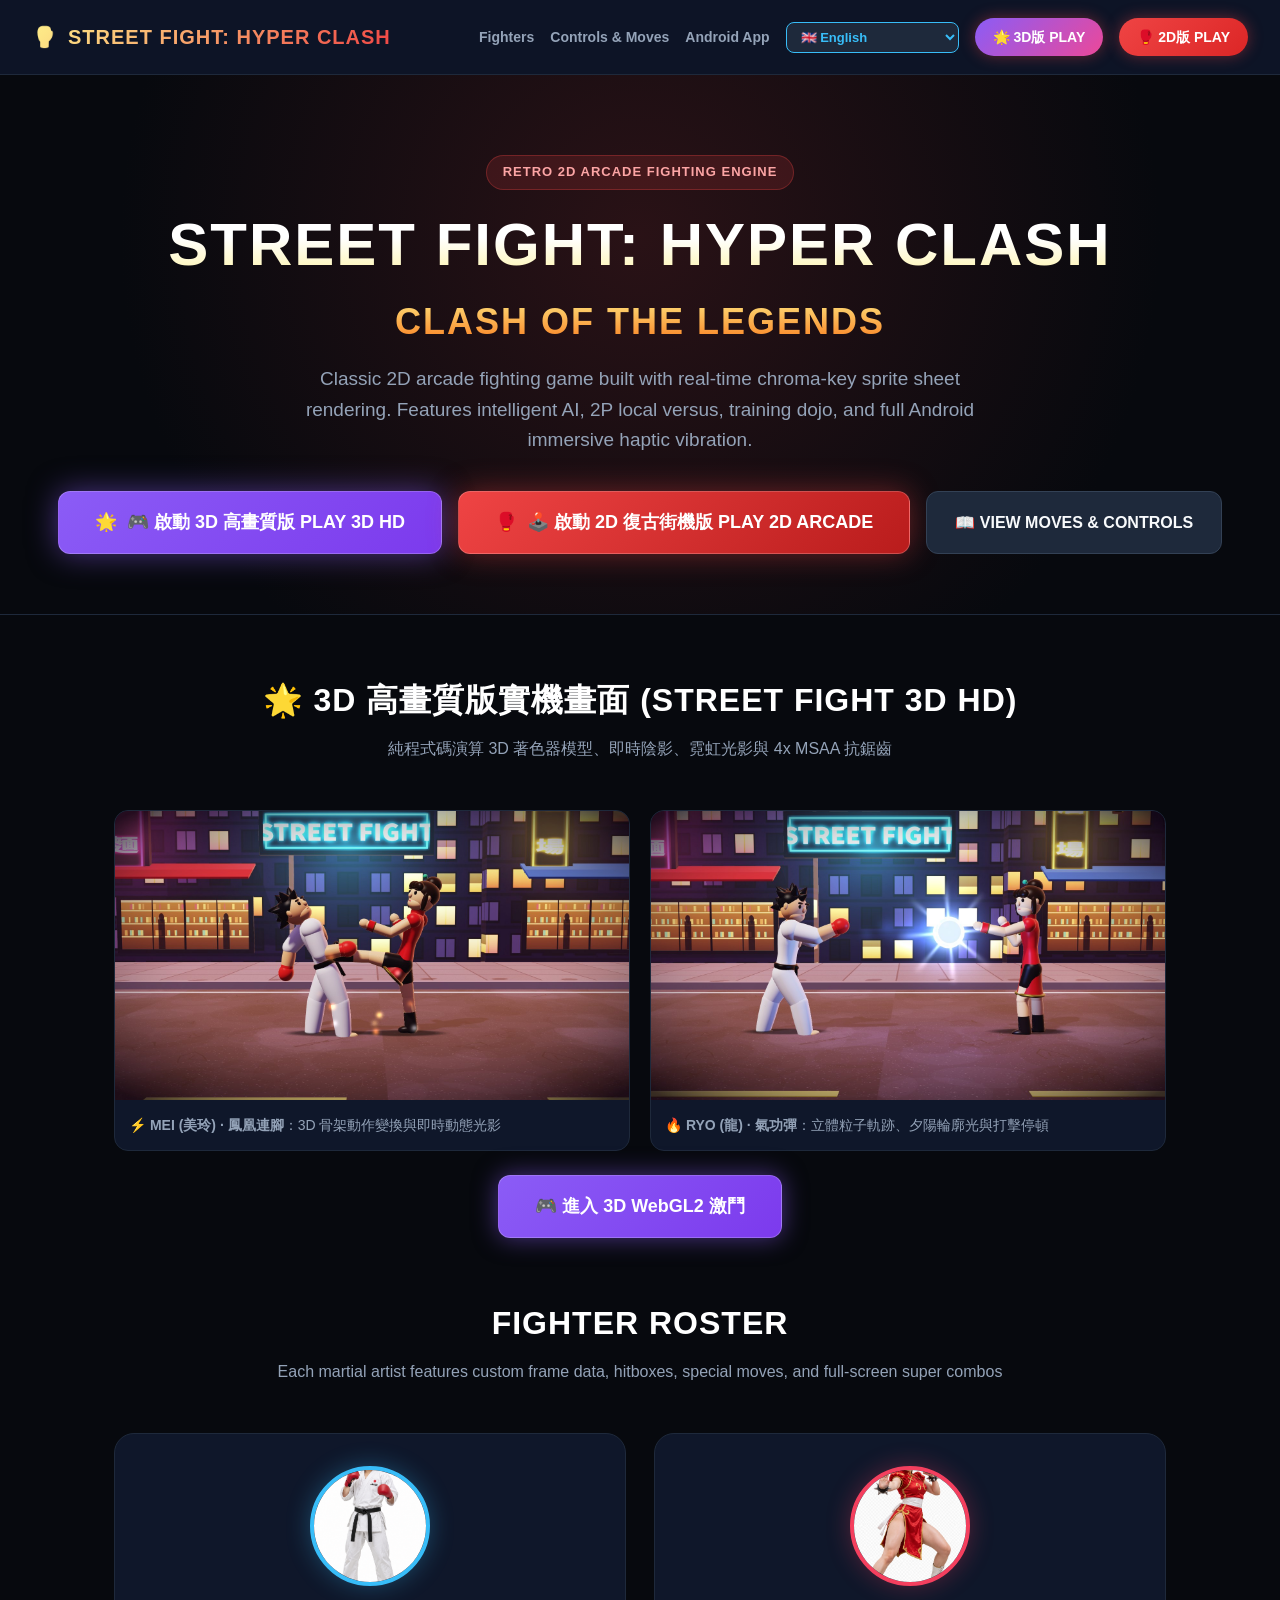
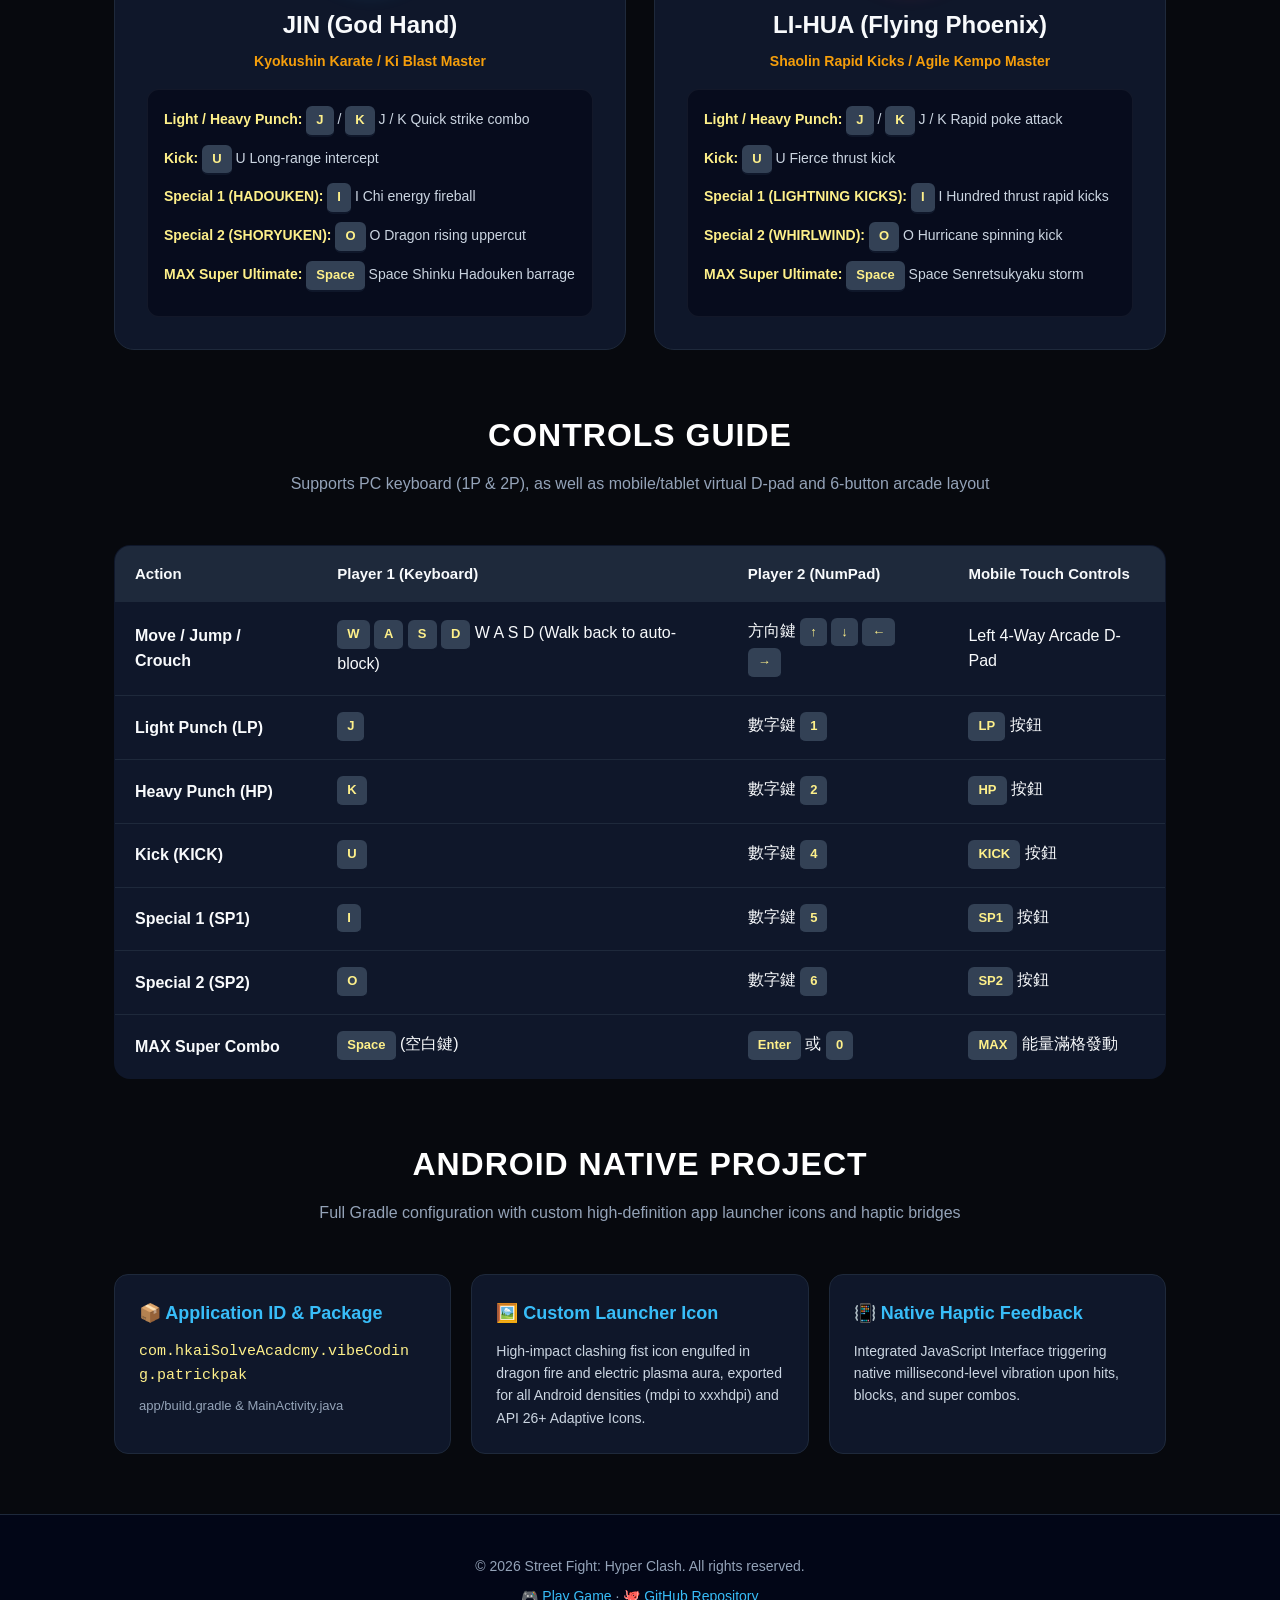
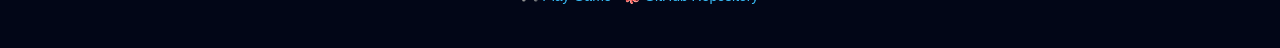
==== commit 358f7253: "Update Traditional Chinese display name from TW/HK 繁體中文 to 繁體中文" ====
--- a/docs/index.html
+++ b/docs/index.html
@@ -391,7 +391,7 @@
             
             <select id="docsLangSelect" class="lang-picker" onchange="setDocsLanguage(this.value)">
                 <option value="en">🇬🇧 English</option>
-                <option value="zh-Hant" selected>🇹🇼/🇭🇰 TW/HK 繁體中文</option>
+                <option value="zh-Hant" selected>🇹🇼/🇭🇰 繁體中文</option>
                 <option value="zh-Hans">🇨🇳 简体中文</option>
                 <option value="ja">🇯🇵 日本語</option>
                 <option value="ko">🇰🇷 한국어</option>
@@ -440,13 +440,13 @@
             </div>
             <div style="display: grid; grid-template-columns: repeat(auto-fit, minmax(320px, 1fr)); gap: 20px;">
                 <div style="border-radius: 14px; overflow: hidden; border: 1px solid var(--border-color); background: var(--card-bg);">
-                    <img src="img/3d-phoenix.jpg" alt="3D Phoenix Kick" style="width: 100%; height: auto; display: block;">
+                    <img src="assets/img/3d-phoenix.jpg" alt="3D Phoenix Kick" style="width: 100%; height: auto; display: block;">
                     <div style="padding: 14px; font-size: 14px; color: var(--text-muted);">
                         ⚡ <strong>MEI (美玲) · 鳳凰連腳</strong>：3D 骨架動作變換與即時動態光影
                     </div>
                 </div>
                 <div style="border-radius: 14px; overflow: hidden; border: 1px solid var(--border-color); background: var(--card-bg);">
-                    <img src="img/3d-kiblast.jpg" alt="3D Ki Blast" style="width: 100%; height: auto; display: block;">
+                    <img src="assets/img/3d-kiblast.jpg" alt="3D Ki Blast" style="width: 100%; height: auto; display: block;">
                     <div style="padding: 14px; font-size: 14px; color: var(--text-muted);">
                         🔥 <strong>RYO (龍) · 氣功彈</strong>：立體粒子軌跡、夕陽輪廓光與打擊停頓
                     </div>
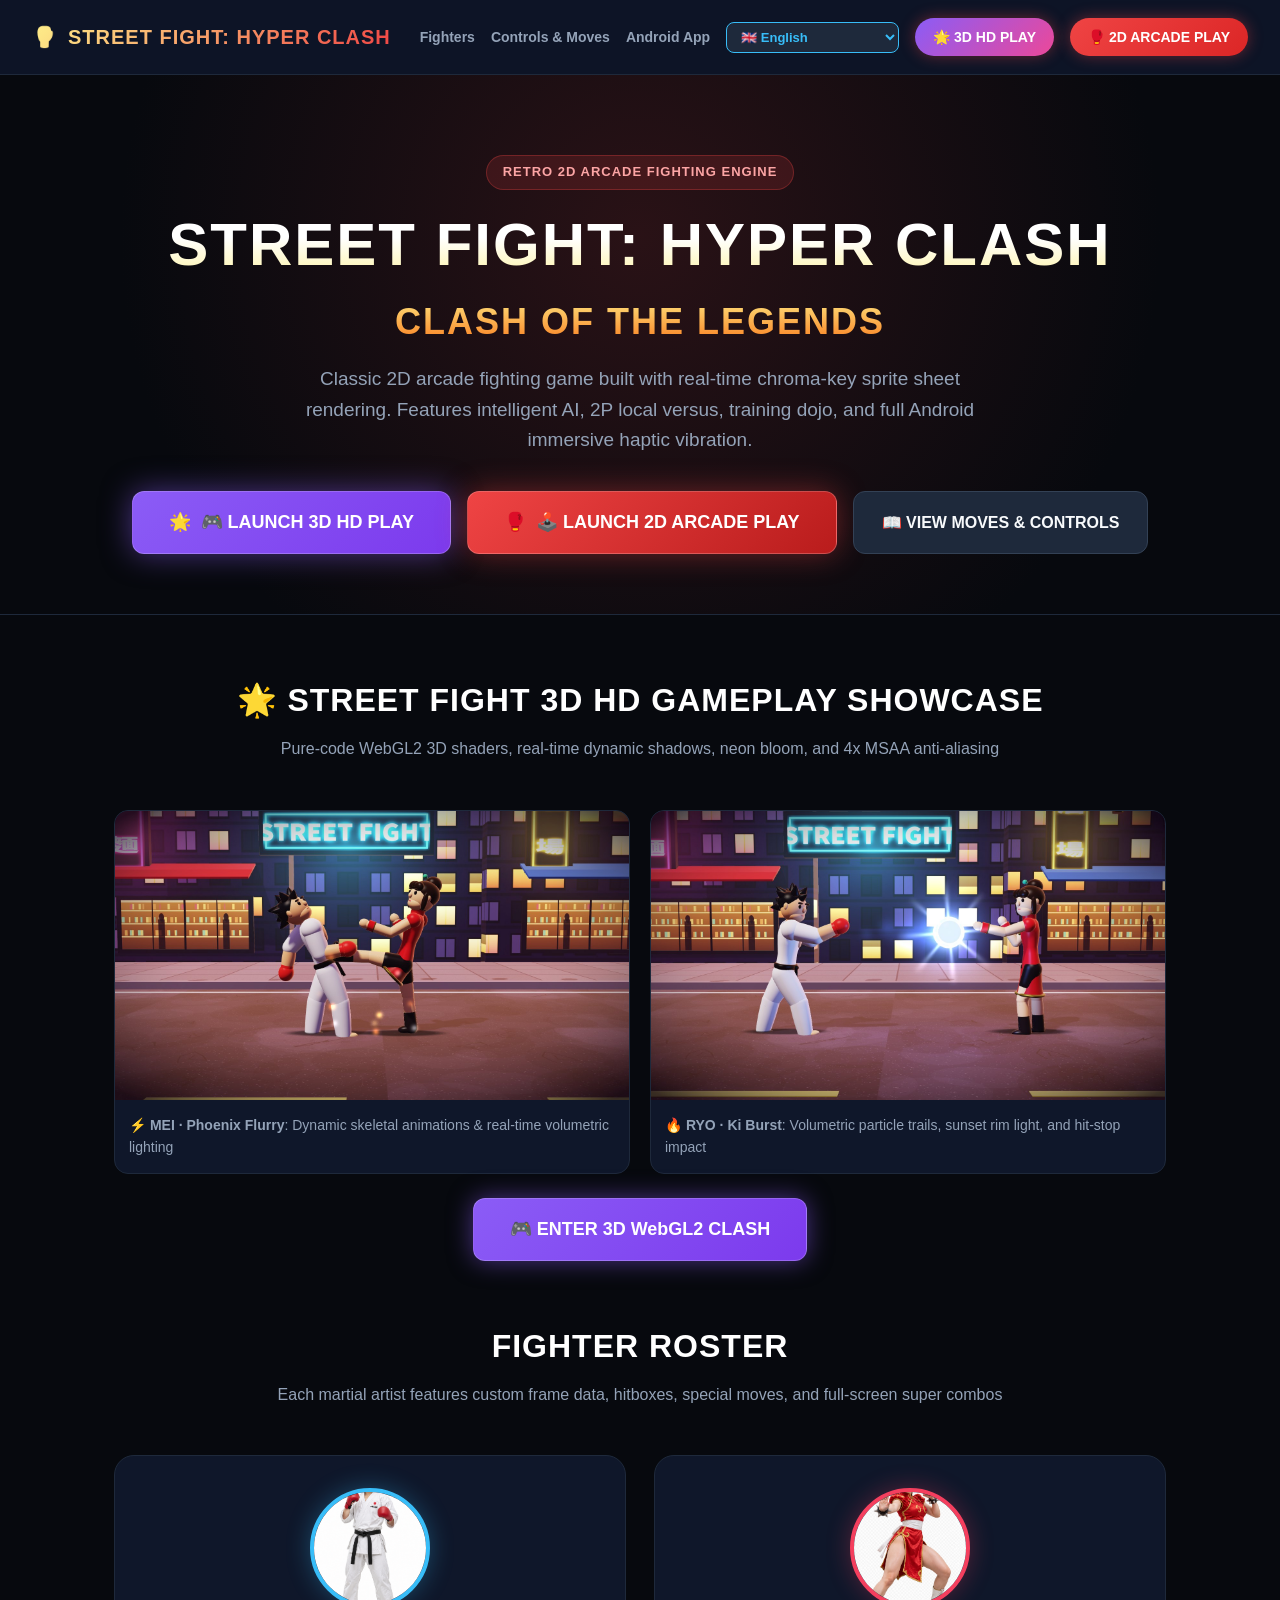
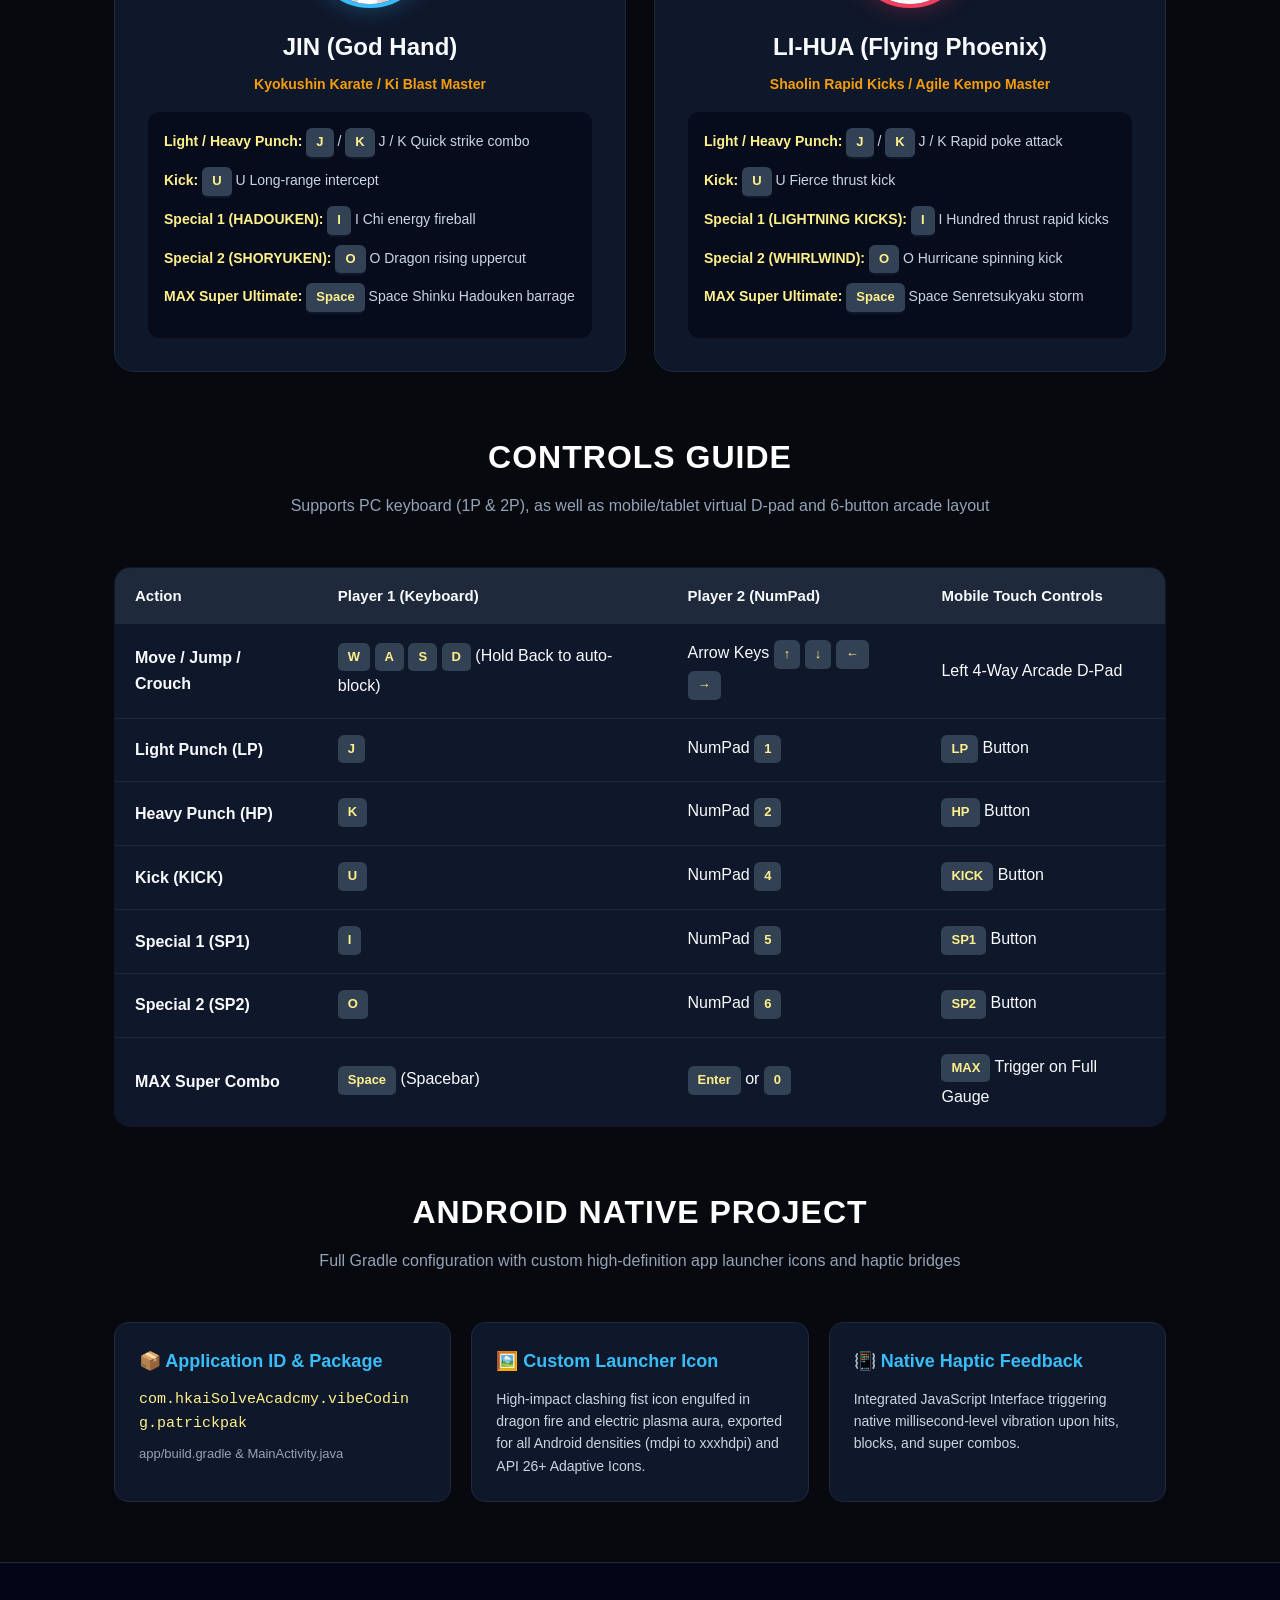
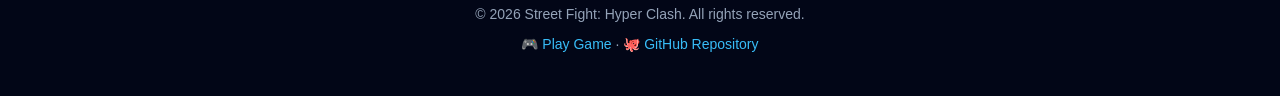
==== commit aa363f6f: "Fix full dynamic localization on Docs page: controls table, 3D section, and all buttons across 11 la" ====
--- a/docs/index.html
+++ b/docs/index.html
@@ -403,8 +403,8 @@
                 <option value="hi">🇮🇳 हिन्दी</option>
             </select>
 
-            <a href="play/" class="btn-play-nav" style="background: linear-gradient(135deg, #8b5cf6, #ec4899);">🌟 3D版 PLAY</a>
-            <a href="play2d/" class="btn-play-nav">🥊 2D版 PLAY</a>
+            <a href="play/" class="btn-play-nav" style="background: linear-gradient(135deg, #8b5cf6, #ec4899);" data-i18n="navBtn3d">🌟 3D版 PLAY</a>
+            <a href="play2d/" class="btn-play-nav" data-i18n="navBtn2d">🥊 2D版 PLAY</a>
         </nav>
     </header>
 
@@ -414,11 +414,11 @@
         <h1><span data-i18n="heroTitle">STREET FIGHT: HYPER CLASH</span><br><span style="font-size: 60%; color: #f87171;" data-i18n="heroSub">街頭對決 · 霸王再現</span></h1>
         <p data-i18n="heroDesc">基於精靈圖動態去背渲染技術打造的極限街機格鬥！支援單人街機 AI、雙人同屏對決、道場練習模式與 Android 原生沉浸式震動。</p>
         <div class="hero-actions">
-            <a href="play/" class="btn-cta-main" style="background: linear-gradient(135deg, #8b5cf6, #7c3aed); box-shadow: 0 0 30px rgba(139, 92, 246, 0.5);">
+            <a href="play/" class="btn-cta-main" style="background: linear-gradient(135deg, #8b5cf6, #7c3aed); box-shadow: 0 0 30px rgba(139, 92, 246, 0.5);" data-i18n="heroBtn3d">
                 <span>🌟</span>
                 <span>🎮 啟動 3D 高畫質版 PLAY 3D HD</span>
             </a>
-            <a href="play2d/" class="btn-cta-main" style="background: linear-gradient(135deg, #ef4444, #b91c1c);">
+            <a href="play2d/" class="btn-cta-main" style="background: linear-gradient(135deg, #ef4444, #b91c1c);" data-i18n="heroBtn2d">
                 <span>🥊</span>
                 <span>🕹️ 啟動 2D 復古街機版 PLAY 2D ARCADE</span>
             </a>
@@ -432,28 +432,28 @@
     <!-- MAIN CONTENT -->
     <main class="container">
 
-        <!-- 3D VERSION SHOWCASE -->
+                <!-- 3D VERSION SHOWCASE -->
         <section id="version3d" style="margin-bottom: 60px;">
             <div class="section-title">
-                <h2>🌟 3D 高畫質版實機畫面 (STREET FIGHT 3D HD)</h2>
-                <p>純程式碼演算 3D 著色器模型、即時陰影、霓虹光影與 4x MSAA 抗鋸齒</p>
+                <h2 data-i18n="v3dHeading">🌟 3D 高畫質版實機畫面 (STREET FIGHT 3D HD)</h2>
+                <p data-i18n="v3dSub">純程式碼演算 3D 著色器模型、即時陰影、霓虹光影與 4x MSAA 抗鋸齒</p>
             </div>
             <div style="display: grid; grid-template-columns: repeat(auto-fit, minmax(320px, 1fr)); gap: 20px;">
                 <div style="border-radius: 14px; overflow: hidden; border: 1px solid var(--border-color); background: var(--card-bg);">
                     <img src="assets/img/3d-phoenix.jpg" alt="3D Phoenix Kick" style="width: 100%; height: auto; display: block;">
-                    <div style="padding: 14px; font-size: 14px; color: var(--text-muted);">
+                    <div style="padding: 14px; font-size: 14px; color: var(--text-muted);" data-i18n="v3dCap1">
                         ⚡ <strong>MEI (美玲) · 鳳凰連腳</strong>：3D 骨架動作變換與即時動態光影
                     </div>
                 </div>
                 <div style="border-radius: 14px; overflow: hidden; border: 1px solid var(--border-color); background: var(--card-bg);">
                     <img src="assets/img/3d-kiblast.jpg" alt="3D Ki Blast" style="width: 100%; height: auto; display: block;">
-                    <div style="padding: 14px; font-size: 14px; color: var(--text-muted);">
+                    <div style="padding: 14px; font-size: 14px; color: var(--text-muted);" data-i18n="v3dCap2">
                         🔥 <strong>RYO (龍) · 氣功彈</strong>：立體粒子軌跡、夕陽輪廓光與打擊停頓
                     </div>
                 </div>
             </div>
             <div style="text-align: center; margin-top: 24px;">
-                <a href="play/" class="btn-cta-main" style="background: linear-gradient(135deg, #8b5cf6, #7c3aed); box-shadow: 0 0 25px rgba(139, 92, 246, 0.5);">
+                <a href="play/" class="btn-cta-main" style="background: linear-gradient(135deg, #8b5cf6, #7c3aed); box-shadow: 0 0 25px rgba(139, 92, 246, 0.5);" data-i18n="v3dBtn">
                     <span>🎮 進入 3D WebGL2 激鬥</span>
                 </a>
             </div>
@@ -513,48 +513,48 @@
                         <th data-i18n="thMobile">手機 / 觸控介面</th>
                     </tr>
                 </thead>
-                <tbody>
+                                <tbody>
                     <tr>
                         <td><strong data-i18n="rowMove">移動 / 跳躍 / 蹲下</strong></td>
-                        <td><span class="key-badge">W</span> <span class="key-badge">A</span> <span class="key-badge">S</span> <span class="key-badge">D</span> <span data-i18n="rowMoveP1">(向後走自動防禦)</span></td>
-                        <td>方向鍵 <span class="key-badge">↑</span> <span class="key-badge">↓</span> <span class="key-badge">←</span> <span class="key-badge">→</span></td>
-                        <td data-i18n="rowMoveMobile">左側街機 4 方向十字鍵</td>
+                        <td data-i18n="cellMoveP1"><span class="key-badge">W</span> <span class="key-badge">A</span> <span class="key-badge">S</span> <span class="key-badge">D</span> (向後走自動防禦)</td>
+                        <td data-i18n="cellMoveP2">方向鍵 <span class="key-badge">↑</span> <span class="key-badge">↓</span> <span class="key-badge">←</span> <span class="key-badge">→</span></td>
+                        <td data-i18n="cellMoveMobile">左側街機 4 方向十字鍵</td>
                     </tr>
                     <tr>
                         <td><strong data-i18n="rowLP">輕拳 (Light Punch)</strong></td>
                         <td><span class="key-badge">J</span></td>
-                        <td>數字鍵 <span class="key-badge">1</span></td>
-                        <td><span class="key-badge">LP</span> 按鈕</td>
+                        <td data-i18n="cellLpP2">數字鍵 <span class="key-badge">1</span></td>
+                        <td data-i18n="cellLpMobile"><span class="key-badge">LP</span> 按鈕</td>
                     </tr>
                     <tr>
                         <td><strong data-i18n="rowHP">重拳 (Heavy Punch)</strong></td>
                         <td><span class="key-badge">K</span></td>
-                        <td>數字鍵 <span class="key-badge">2</span></td>
-                        <td><span class="key-badge">HP</span> 按鈕</td>
+                        <td data-i18n="cellHpP2">數字鍵 <span class="key-badge">2</span></td>
+                        <td data-i18n="cellHpMobile"><span class="key-badge">HP</span> 按鈕</td>
                     </tr>
                     <tr>
                         <td><strong data-i18n="rowKick">踢擊 (Kick)</strong></td>
                         <td><span class="key-badge">U</span></td>
-                        <td>數字鍵 <span class="key-badge">4</span></td>
-                        <td><span class="key-badge">KICK</span> 按鈕</td>
+                        <td data-i18n="cellKickP2">數字鍵 <span class="key-badge">4</span></td>
+                        <td data-i18n="cellKickMobile"><span class="key-badge">KICK</span> 按鈕</td>
                     </tr>
                     <tr>
                         <td><strong data-i18n="rowSp1">必殺技 1 (Special 1)</strong></td>
                         <td><span class="key-badge">I</span></td>
-                        <td>數字鍵 <span class="key-badge">5</span></td>
-                        <td><span class="key-badge">SP1</span> 按鈕</td>
+                        <td data-i18n="cellSp1P2">數字鍵 <span class="key-badge">5</span></td>
+                        <td data-i18n="cellSp1Mobile"><span class="key-badge">SP1</span> 按鈕</td>
                     </tr>
                     <tr>
                         <td><strong data-i18n="rowSp2">必殺技 2 (Special 2)</strong></td>
                         <td><span class="key-badge">O</span></td>
-                        <td>數字鍵 <span class="key-badge">6</span></td>
-                        <td><span class="key-badge">SP2</span> 按鈕</td>
+                        <td data-i18n="cellSp2P2">數字鍵 <span class="key-badge">6</span></td>
+                        <td data-i18n="cellSp2Mobile"><span class="key-badge">SP2</span> 按鈕</td>
                     </tr>
                     <tr>
                         <td><strong data-i18n="rowSuper">超必殺奧義 (MAX SUPER)</strong></td>
-                        <td><span class="key-badge">Space</span> (空白鍵)</td>
-                        <td><span class="key-badge">Enter</span> 或 <span class="key-badge">0</span></td>
-                        <td><span class="key-badge">MAX</span> 能量滿格發動</td>
+                        <td data-i18n="cellSuperP1"><span class="key-badge">Space</span> (空白鍵)</td>
+                        <td data-i18n="cellSuperP2"><span class="key-badge">Enter</span> 或 <span class="key-badge">0</span></td>
+                        <td data-i18n="cellSuperMobile"><span class="key-badge">MAX</span> 能量滿格發動</td>
                     </tr>
                 </tbody>
             </table>
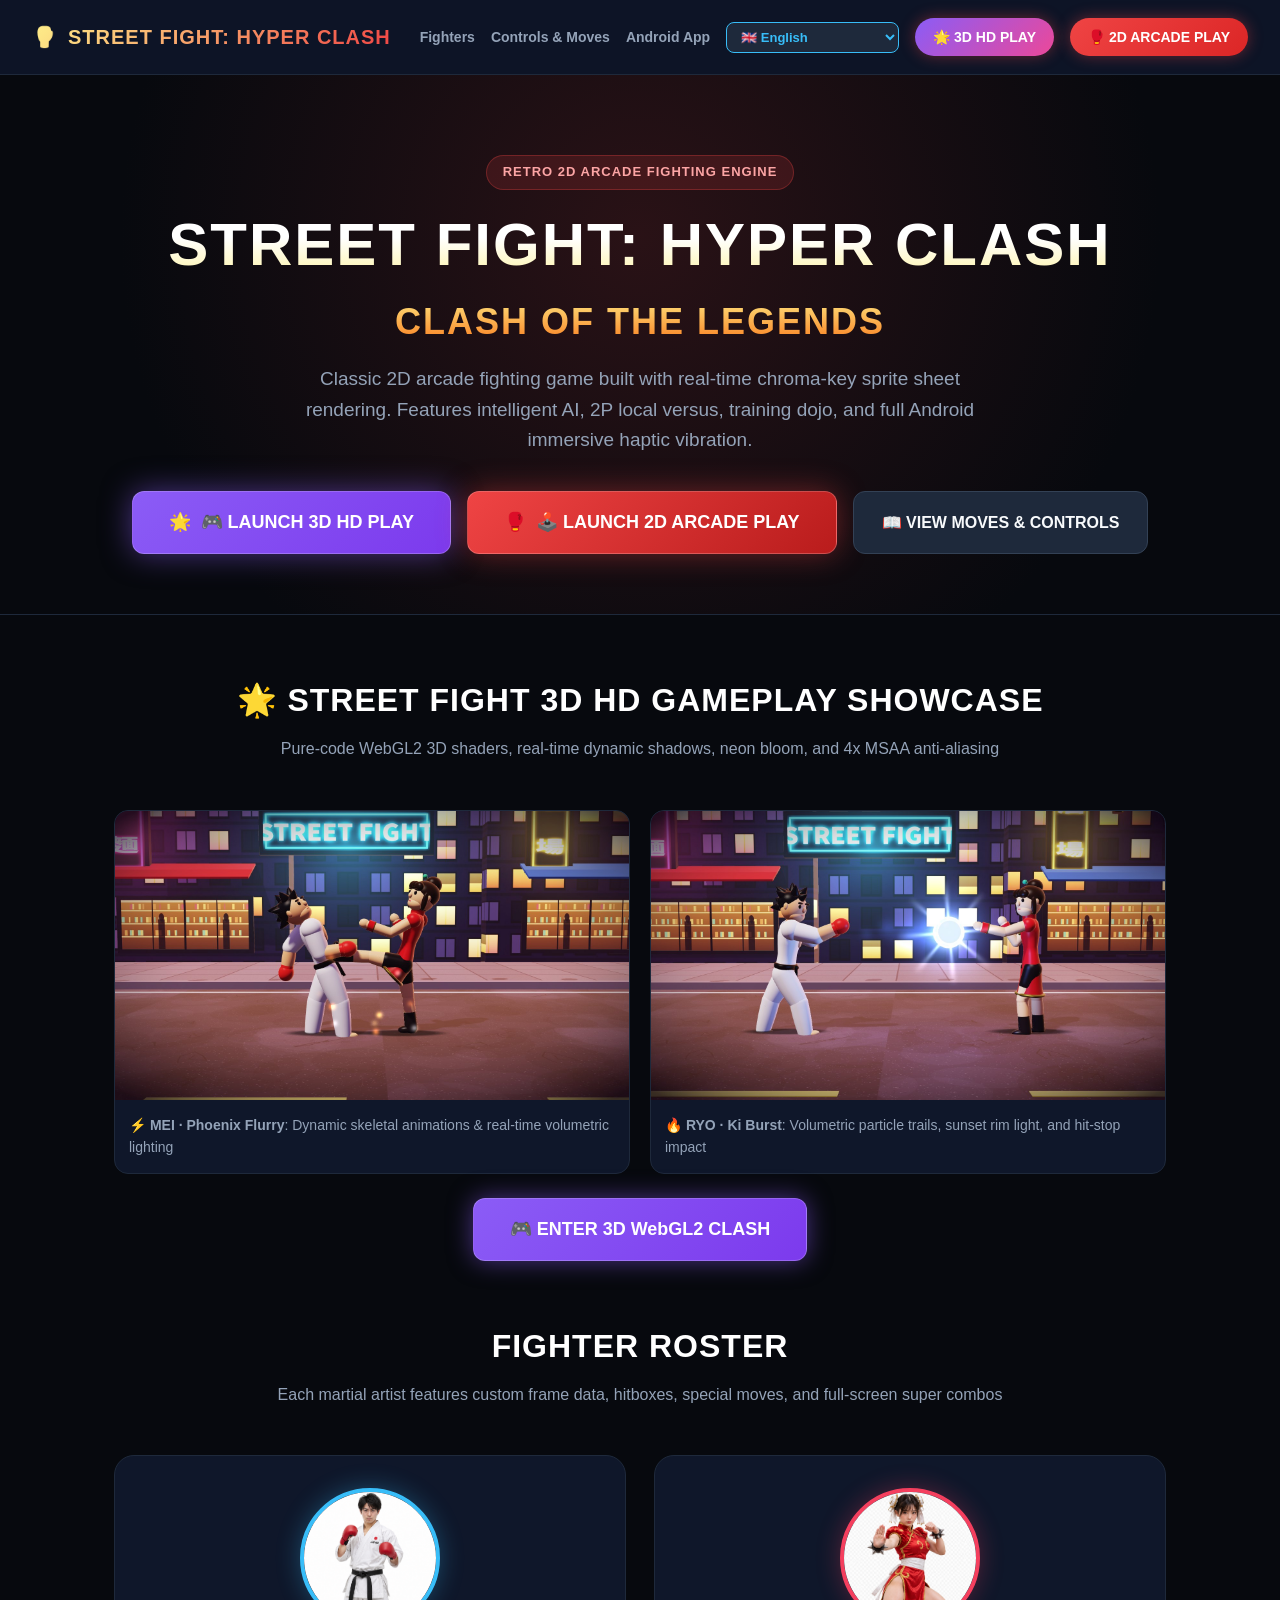
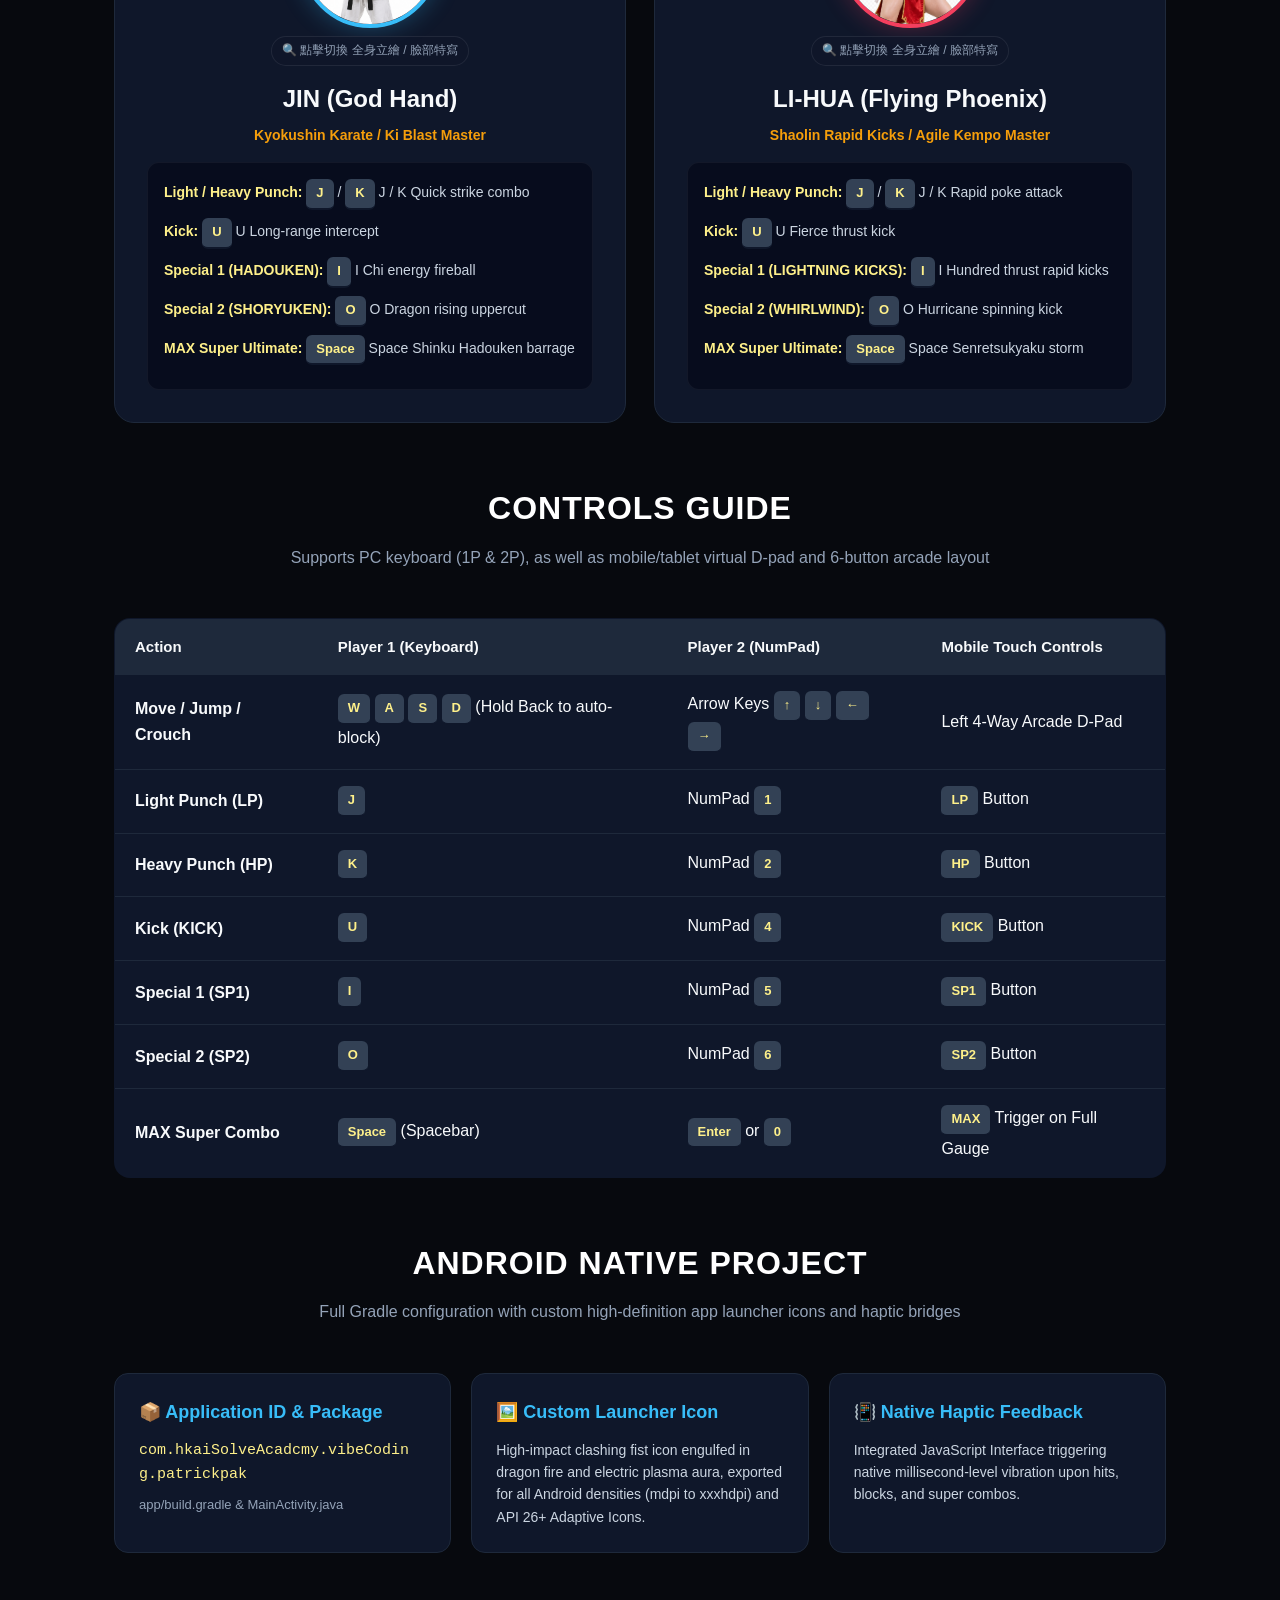
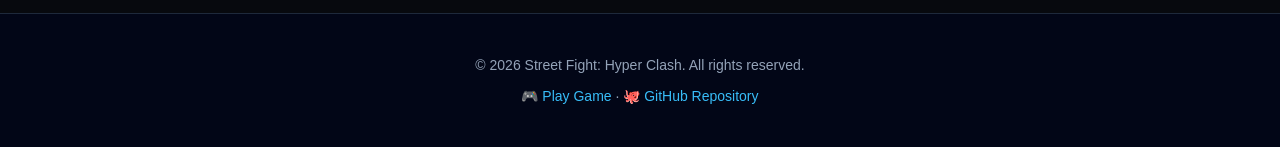
==== commit 31181f71: "Show fighters face clearly with object-position top-center and add interactive Full Body toggle" ====
--- a/docs/index.html
+++ b/docs/index.html
@@ -246,14 +246,30 @@
         }
 
         .fighter-avatar {
-            width: 120px;
-            height: 120px;
+            width: 140px;
+            height: 140px;
             border-radius: 50%;
             border: 4px solid #334155;
             box-shadow: 0 0 20px rgba(0,0,0,0.5);
-            margin-bottom: 20px;
+            margin-bottom: 8px;
             object-fit: cover;
+            object-position: top center;
             background: #020617;
+            cursor: pointer;
+            transition: all 0.3s cubic-bezier(0.4, 0, 0.2, 1);
+        }
+
+        .fighter-avatar:hover {
+            transform: scale(1.05);
+        }
+
+        .fighter-avatar.full-body {
+            width: 180px;
+            height: 240px;
+            border-radius: 16px;
+            object-fit: contain;
+            object-position: center bottom;
+            background: radial-gradient(circle, rgba(56, 189, 248, 0.15) 0%, rgba(2, 6, 23, 0.9) 70%);
         }
 
         .fighter-card.jin .fighter-avatar {
@@ -264,6 +280,24 @@
         .fighter-card.lihua .fighter-avatar {
             border-color: #f43f5e;
             box-shadow: 0 0 25px rgba(244, 63, 94, 0.3);
+        }
+
+        .avatar-toggle-hint {
+            font-size: 12px;
+            color: #94a3b8;
+            margin-bottom: 14px;
+            cursor: pointer;
+            user-select: none;
+            padding: 4px 10px;
+            border-radius: 999px;
+            background: rgba(15, 23, 42, 0.6);
+            border: 1px solid rgba(255, 255, 255, 0.08);
+            transition: all 0.2s;
+        }
+
+        .avatar-toggle-hint:hover {
+            color: #fef08a;
+            border-color: #fef08a;
         }
 
         .fighter-name {
@@ -469,7 +503,8 @@
             <div class="fighters-grid">
                 <!-- JIN -->
                 <div class="fighter-card jin">
-                    <img src="assets/portrait_jin.png" alt="Jin Avatar" class="fighter-avatar">
+                    <img src="assets/portrait_jin.png" alt="Jin Avatar" class="fighter-avatar" onclick="this.classList.toggle('full-body')">
+                    <div class="avatar-toggle-hint" onclick="this.previousElementSibling.classList.toggle('full-body')" data-i18n="avatarToggleHint">🔍 點擊切換 全身立繪 / 臉部特寫</div>
                     <div class="fighter-name" data-i18n="jinTitle">JIN (神拳·晉)</div>
                     <div class="fighter-tag" data-i18n="jinTag">極限流剛猛空手道 / 氣功大師</div>
                     <div class="moves-box">
@@ -483,7 +518,8 @@
 
                 <!-- LI-HUA -->
                 <div class="fighter-card lihua">
-                    <img src="assets/portrait_lihua.png" alt="Li-Hua Avatar" class="fighter-avatar">
+                    <img src="assets/portrait_lihua.png" alt="Li-Hua Avatar" class="fighter-avatar" onclick="this.classList.toggle('full-body')">
+                    <div class="avatar-toggle-hint" onclick="this.previousElementSibling.classList.toggle('full-body')" data-i18n="avatarToggleHint">🔍 點擊切換 全身立繪 / 臉部特寫</div>
                     <div class="fighter-name" data-i18n="liTitle">LI-HUA (飛鳳·麗華)</div>
                     <div class="fighter-tag" data-i18n="liTag">少林百裂腿法 / 迅捷格鬥宗師</div>
                     <div class="moves-box">
@@ -605,6 +641,6 @@
         </p>
     </footer>
 
-    <script src="js/docs_i18n.js"></script>
+    <script src="js/docs_i18n.js?v=docs_20261117_03"></script>
 </body>
 </html>
